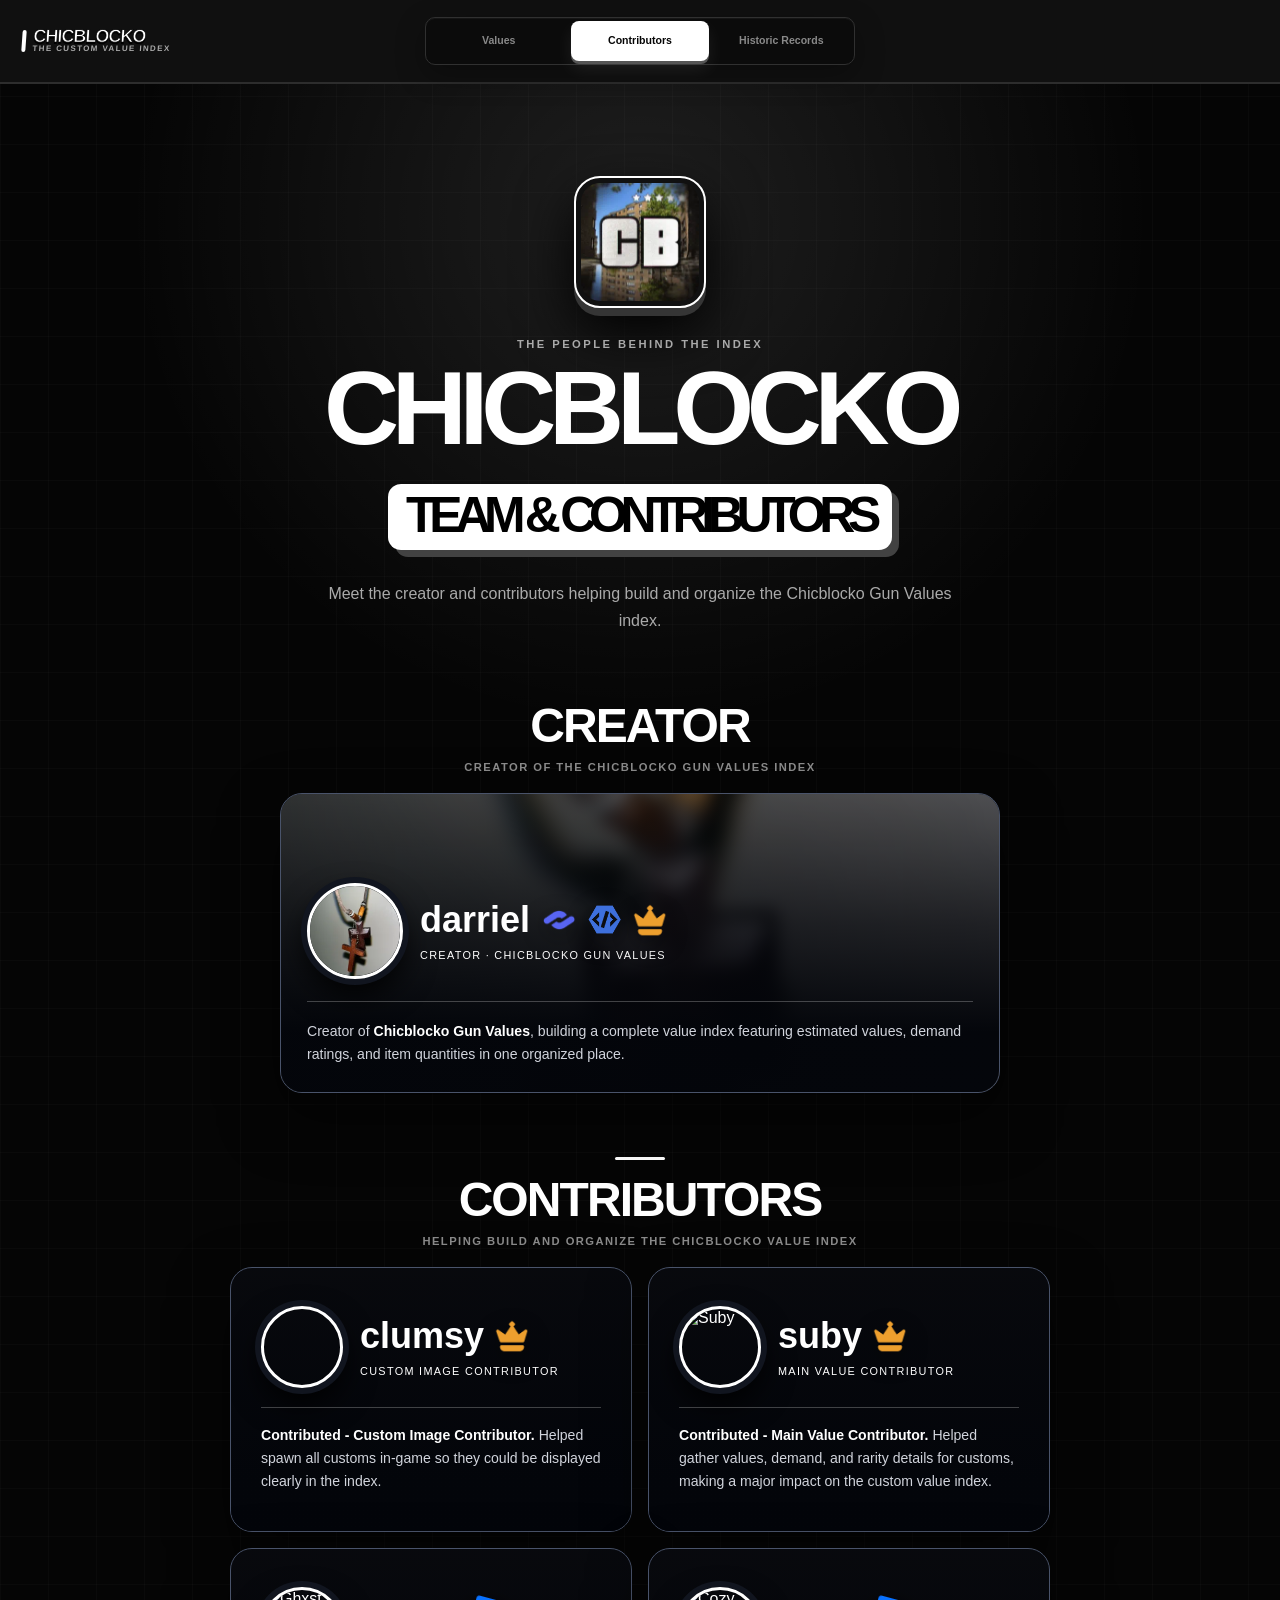
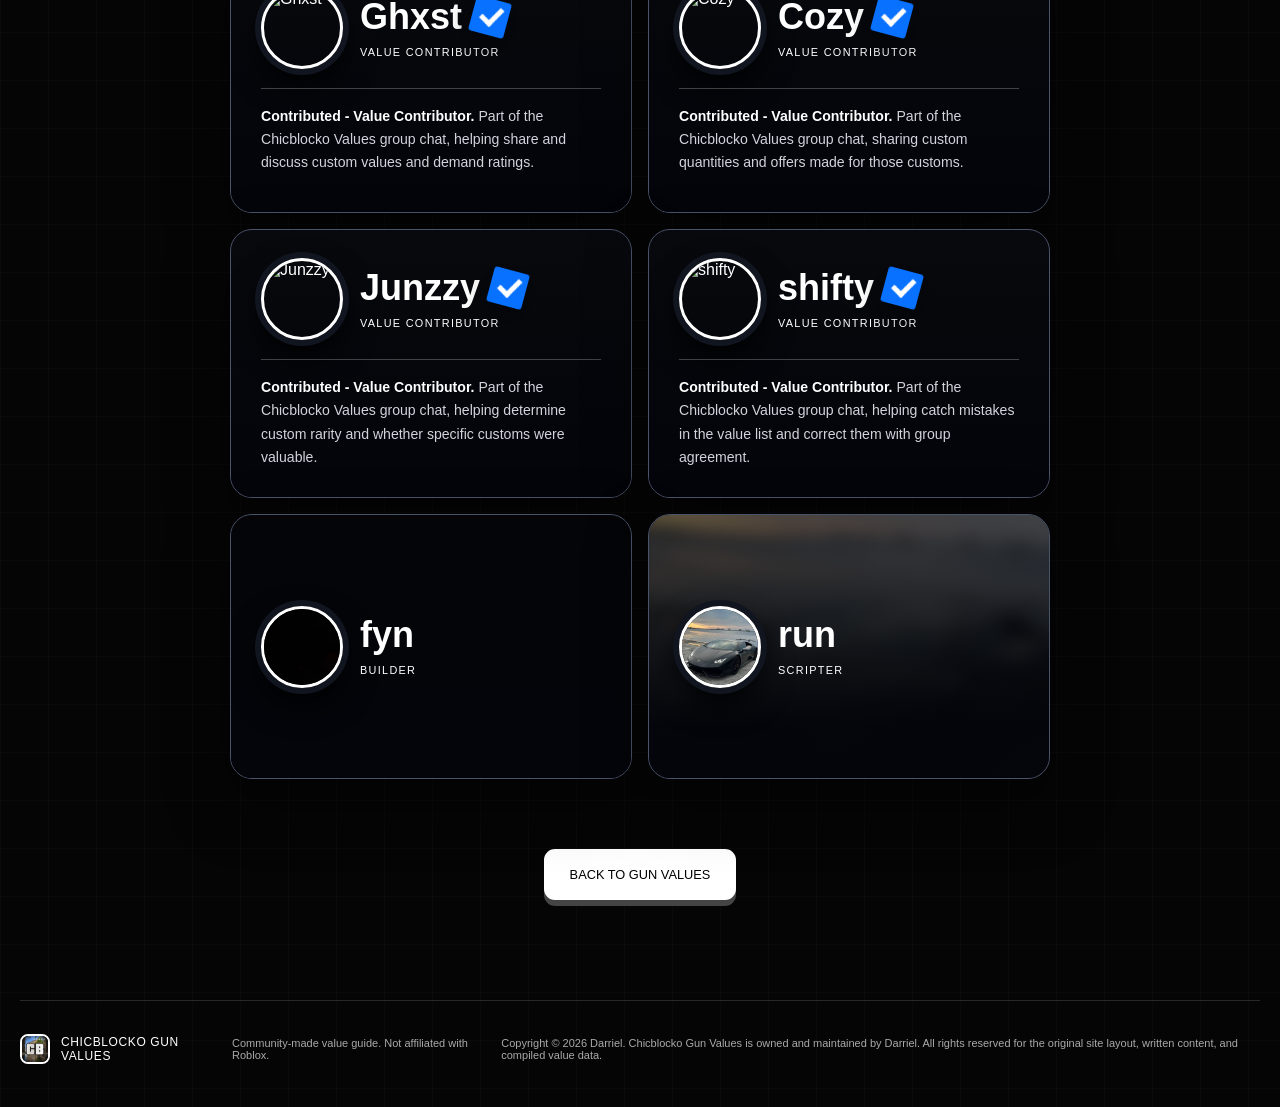
==== contributors/index.html @ fb4836ca "Merge owners into contributors" ====
<!doctype html>
<html lang="en">
<head>
  <meta charset="UTF-8">
  <meta name="viewport" content="width=device-width, initial-scale=1.0">
  <meta name="description" content="Meet the creator and contributors behind Chicblocko Gun Values.">
  <meta name="robots" content="index, follow">
  <meta name="referrer" content="no-referrer">
  <meta name="theme-color" content="#000000">
  <meta name="color-scheme" content="dark">
  <meta http-equiv="Content-Security-Policy" content="default-src 'self'; img-src 'self' data: https:; script-src 'self'; style-src 'self' 'unsafe-inline'; object-src 'none'; frame-src 'none'; base-uri 'self'; form-action 'none'">
  <title>Contributors | Chicblocko Gun Values</title>
  <base href="../">
  <link rel="canonical" href="https://chicblockos.github.io/chicblocko-gun-values/contributors/">
  <link rel="icon" type="image/webp" href="assets/chicblocko-logo.webp">
  <link rel="apple-touch-icon" href="assets/chicblocko-logo.webp">
  <meta property="og:type" content="website">
  <meta property="og:title" content="Contributors | Chicblocko Gun Values">
  <meta property="og:description" content="Meet the creator and contributors behind the Chicblocko Gun Values index.">
  <meta property="og:url" content="https://chicblockos.github.io/chicblocko-gun-values/contributors/">
  <meta property="og:image" content="https://chicblockos.github.io/chicblocko-gun-values/assets/chicblocko-logo.webp">
  <meta name="twitter:card" content="summary">
  <link rel="stylesheet" href="styles.css?v=20260618-3">
  <link rel="stylesheet" href="contributors.css?v=20260624-1">
  <link rel="stylesheet" href="navigation.css?v=20260618-3">
</head>
<body class="team-page">
  <a class="skip-link" href="#team">Skip to contributors</a>
  <header class="site-header">
    <a class="brand" href="./#values" aria-label="Chicblocko Gun Values home">
      <span class="brand-title">
        <b>CHICBLOCKO</b>
        <em>THE CUSTOM VALUE INDEX</em>
      </span>
    </a>
    <nav aria-label="Main navigation">
      <span class="nav-indicator" aria-hidden="true"></span>
      <a href="./">Values</a>
      <a class="active" href="contributors/" aria-current="page">Contributors</a>
      <a href="historic-records/">Historic Records</a>
    </nav>
  </header>

  <main class="team-main" id="team">
    <section class="team-hero">
      <img src="assets/chicblocko-logo.webp" width="140" height="140" alt="Chicblocko logo" decoding="async" fetchpriority="high">
      <span>THE PEOPLE BEHIND THE INDEX</span>
      <h1>CHICBLOCKO<br><strong>TEAM & CONTRIBUTORS</strong></h1>
      <p>Meet the creator and contributors helping build and organize the Chicblocko Gun Values index.</p>
    </section>

    <section class="team-section creator-section" aria-labelledby="creator-title">
      <header class="team-heading">
        <h2 id="creator-title">CREATOR</h2>
        <p>Creator of the Chicblocko Gun Values index</p>
      </header>
      <article class="profile-card creator-card" style="--profile-image:url('assets/team/darriel.webp')">
        <div class="profile-top">
          <img loading="lazy" decoding="async" src="assets/team/darriel.webp" width="96" height="96" alt="Darriel">
          <div>
            <h3>darriel <img loading="lazy" decoding="async" class="icon-badge" src="assets/team/link-badge.png" width="36" height="36" alt="Linked creator badge"><img loading="lazy" decoding="async" class="icon-badge" src="assets/team/code-badge.png" width="36" height="36" alt="Developer badge"><img loading="lazy" decoding="async" class="icon-badge" src="assets/team/crown-badge.png" width="36" height="36" alt="Creator crown badge"></h3>
            <span class="profile-role">CREATOR &middot; CHICBLOCKO GUN VALUES</span>
          </div>
        </div>
        <p>Creator of <strong>Chicblocko Gun Values</strong>, building a complete value index featuring estimated values, demand ratings, and item quantities in one organized place.</p>
      </article>
    </section>

    <section class="team-section" aria-labelledby="contributors-title">
      <header class="team-heading">
        <h2 id="contributors-title">CONTRIBUTORS</h2>
        <p>Helping build and organize the Chicblocko value index</p>
      </header>
      <div class="profile-grid contributor-grid">
        <article class="profile-card" style="--profile-image:url('assets/team/clumsy.webp')">
          <div class="profile-top">
            <img loading="lazy" decoding="async" src="assets/team/clumsy.webp" width="82" height="82" alt="Clumsy">
            <div>
              <h3>clumsy <img loading="lazy" decoding="async" class="icon-badge" src="assets/team/crown-badge.png" width="36" height="36" alt="Contributor crown badge"></h3>
              <span class="profile-role">CUSTOM IMAGE CONTRIBUTOR</span>
            </div>
          </div>
          <p><strong>Contributed - Custom Image Contributor.</strong> Helped spawn all customs in-game so they could be displayed clearly in the index.</p>
        </article>

        <article class="profile-card" style="--profile-image:url('https://images-ext-1.discordapp.net/external/ugO6U6kGcq1NnVofJ8Rw3WfbtHyNC9OQFnEW3zkHfvY/%3Fsize%3D1280/https/cdn.discordapp.com/avatars/1275719750273597441/a9d312c9a06b8d5b6dab4b948a9ff0a8.webp?format=webp&amp;width=320&amp;height=320')">
          <div class="profile-top">
            <img loading="lazy" decoding="async" src="https://images-ext-1.discordapp.net/external/ugO6U6kGcq1NnVofJ8Rw3WfbtHyNC9OQFnEW3zkHfvY/%3Fsize%3D1280/https/cdn.discordapp.com/avatars/1275719750273597441/a9d312c9a06b8d5b6dab4b948a9ff0a8.webp?format=webp&amp;width=320&amp;height=320" width="82" height="82" alt="Suby">
            <div>
              <h3>suby <img loading="lazy" decoding="async" class="icon-badge" src="assets/team/crown-badge.png" width="36" height="36" alt="Contributor crown badge"></h3>
              <span class="profile-role">MAIN VALUE CONTRIBUTOR</span>
            </div>
          </div>
          <p><strong>Contributed - Main Value Contributor.</strong> Helped gather values, demand, and rarity details for customs, making a major impact on the custom value index.</p>
        </article>

        <article class="profile-card" style="--profile-image:url('https://cdn.discordapp.com/avatars/1404123026169266176/1413357d2b5b135973bb50b06749c6e8.webp?size=1280')">
          <div class="profile-top">
            <img loading="lazy" decoding="async" src="https://cdn.discordapp.com/avatars/1404123026169266176/1413357d2b5b135973bb50b06749c6e8.webp?size=1280" width="82" height="82" alt="Ghxst">
            <div>
              <h3>Ghxst <span class="verified-badge" aria-label="Verified contributor"></span></h3>
              <span class="profile-role">VALUE CONTRIBUTOR</span>
            </div>
          </div>
          <p><strong>Contributed - Value Contributor.</strong> Part of the Chicblocko Values group chat, helping share and discuss custom values and demand ratings.</p>
        </article>

        <article class="profile-card" style="--profile-image:url('https://cdn.discordapp.com/avatars/696088227731341383/2723105c47ed058440a3e8d86a35c289.webp?size=1280')">
          <div class="profile-top">
            <img loading="lazy" decoding="async" src="https://cdn.discordapp.com/avatars/696088227731341383/2723105c47ed058440a3e8d86a35c289.webp?size=1280" width="82" height="82" alt="Cozy">
            <div>
              <h3>Cozy <span class="verified-badge" aria-label="Verified contributor"></span></h3>
              <span class="profile-role">VALUE CONTRIBUTOR</span>
            </div>
          </div>
          <p><strong>Contributed - Value Contributor.</strong> Part of the Chicblocko Values group chat, sharing custom quantities and offers made for those customs.</p>
        </article>

        <article class="profile-card" style="--profile-image:url('https://cdn.discordapp.com/avatars/1517892263705968878/10405e37e6bb8116ba7f06dbf229d71d.webp?size=1280')">
          <div class="profile-top">
            <img loading="lazy" decoding="async" src="https://cdn.discordapp.com/avatars/1517892263705968878/10405e37e6bb8116ba7f06dbf229d71d.webp?size=1280" width="82" height="82" alt="Junzzy">
            <div>
              <h3>Junzzy <span class="verified-badge" aria-label="Verified contributor"></span></h3>
              <span class="profile-role">VALUE CONTRIBUTOR</span>
            </div>
          </div>
          <p><strong>Contributed - Value Contributor.</strong> Part of the Chicblocko Values group chat, helping determine custom rarity and whether specific customs were valuable.</p>
        </article>

        <article class="profile-card" style="--profile-image:url('https://cdn.discordapp.com/avatars/1089231808656310284/a_ef94a48991251636db475e4ca0050d1d.webp?size=1280&amp;animated=true')">
          <div class="profile-top">
            <img loading="lazy" decoding="async" src="https://cdn.discordapp.com/avatars/1089231808656310284/a_ef94a48991251636db475e4ca0050d1d.webp?size=1280&amp;animated=true" width="82" height="82" alt="shifty">
            <div>
              <h3>shifty <span class="verified-badge" aria-label="Verified contributor"></span></h3>
              <span class="profile-role">VALUE CONTRIBUTOR</span>
            </div>
          </div>
          <p><strong>Contributed - Value Contributor.</strong> Part of the Chicblocko Values group chat, helping catch mistakes in the value list and correct them with group agreement.</p>
        </article>
        <article class="profile-card" style="--profile-image:url('assets/team/fyn.webp')">
          <div class="profile-top">
            <img loading="lazy" decoding="async" src="assets/team/fyn.webp" width="82" height="82" alt="Fyn">
            <div>
              <h3>fyn</h3>
              <span class="profile-role">BUILDER</span>
            </div>
          </div>
        </article>

        <article class="profile-card" style="--profile-image:url('assets/team/run.webp')">
          <div class="profile-top">
            <img loading="lazy" decoding="async" src="assets/team/run.webp" width="82" height="82" alt="Run">
            <div>
              <h3>run</h3>
              <span class="profile-role">SCRIPTER</span>
            </div>
          </div>
        </article>
      </div>
    </section>

    <a class="return-values" href="./#catalog">BACK TO GUN VALUES</a>
  </main>

  <footer>
    <a class="brand" href="./#values"><img loading="lazy" decoding="async" class="brand-mark" src="assets/chicblocko-logo.webp" width="255" height="255" alt=""><span>CHICBLOCKO GUN VALUES</span></a>
    <p>Community-made value guide. Not affiliated with Roblox.</p>
    <p>Copyright &copy; 2026 Darriel. Chicblocko Gun Values is owned and maintained by Darriel. All rights reserved for the original site layout, written content, and compiled value data.</p>
  </footer>
  <script src="navigation.js?v=20260618-1"></script>
</body>
</html>
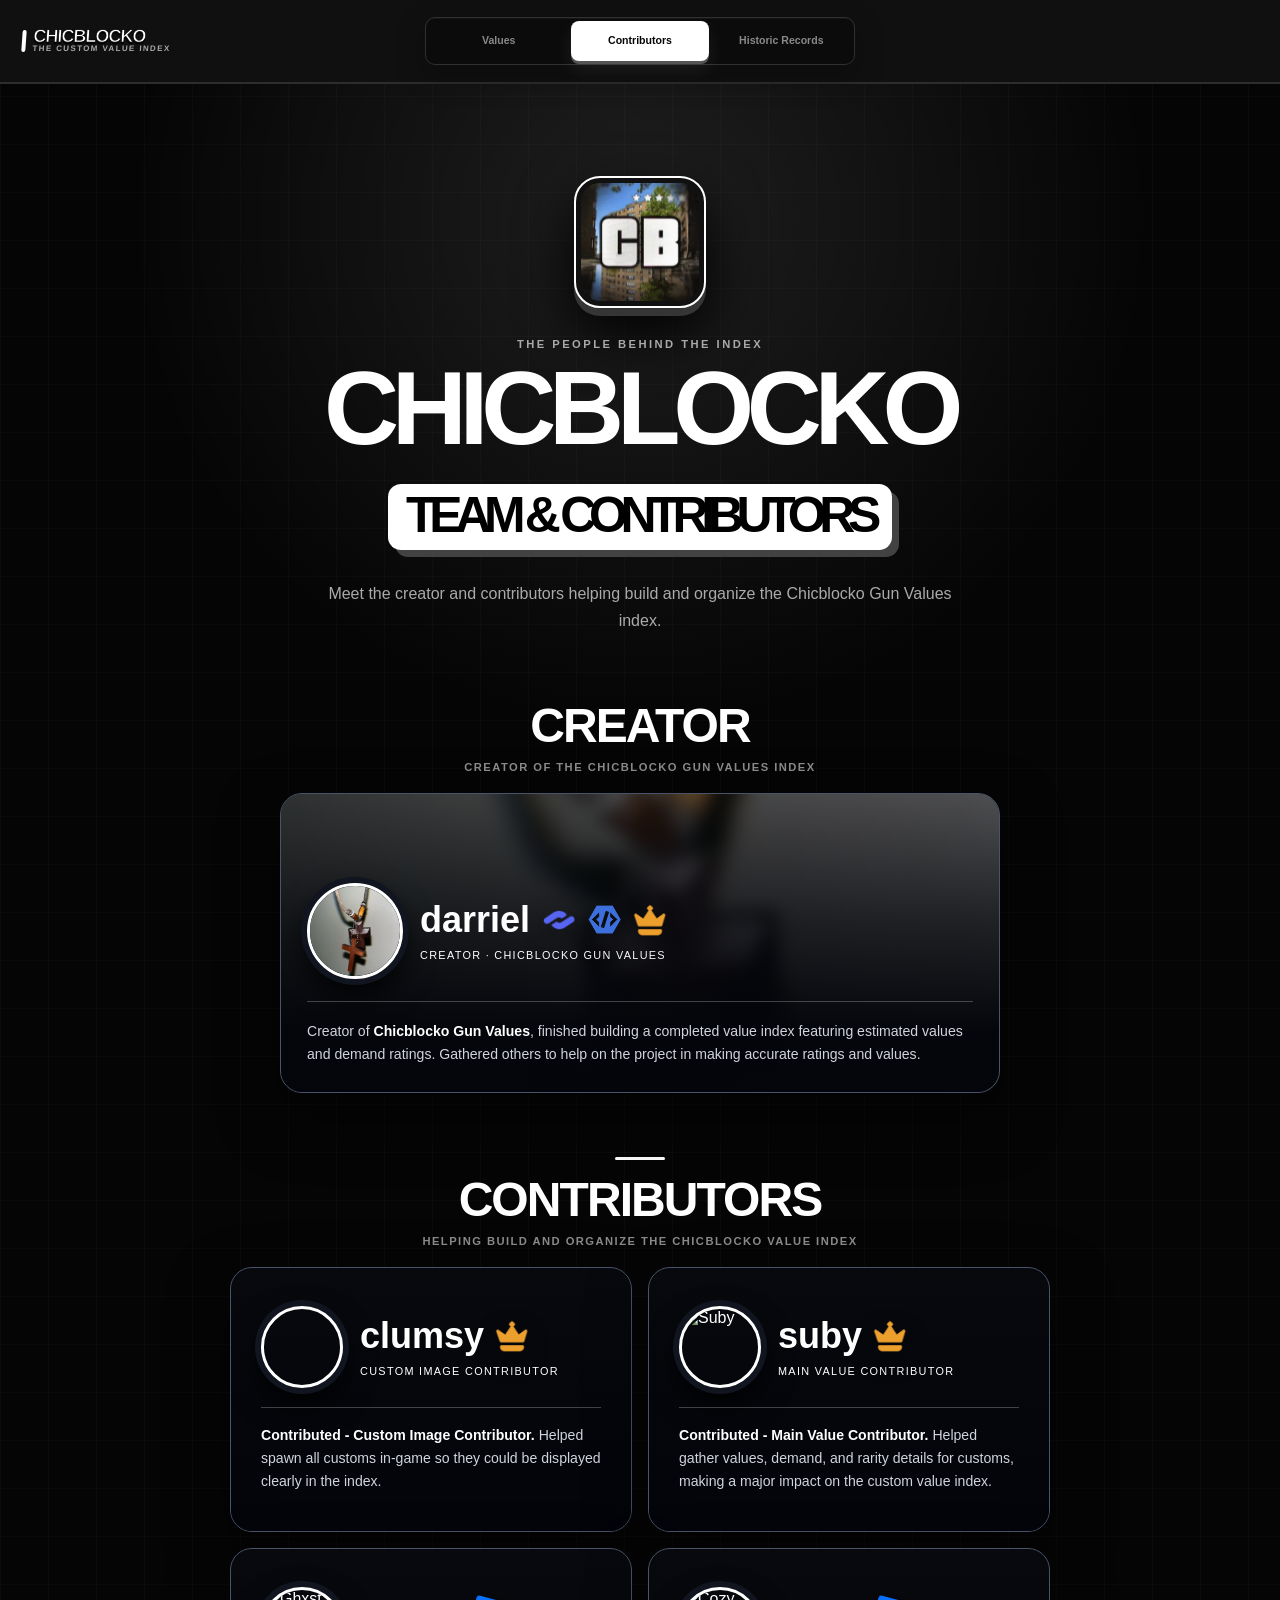
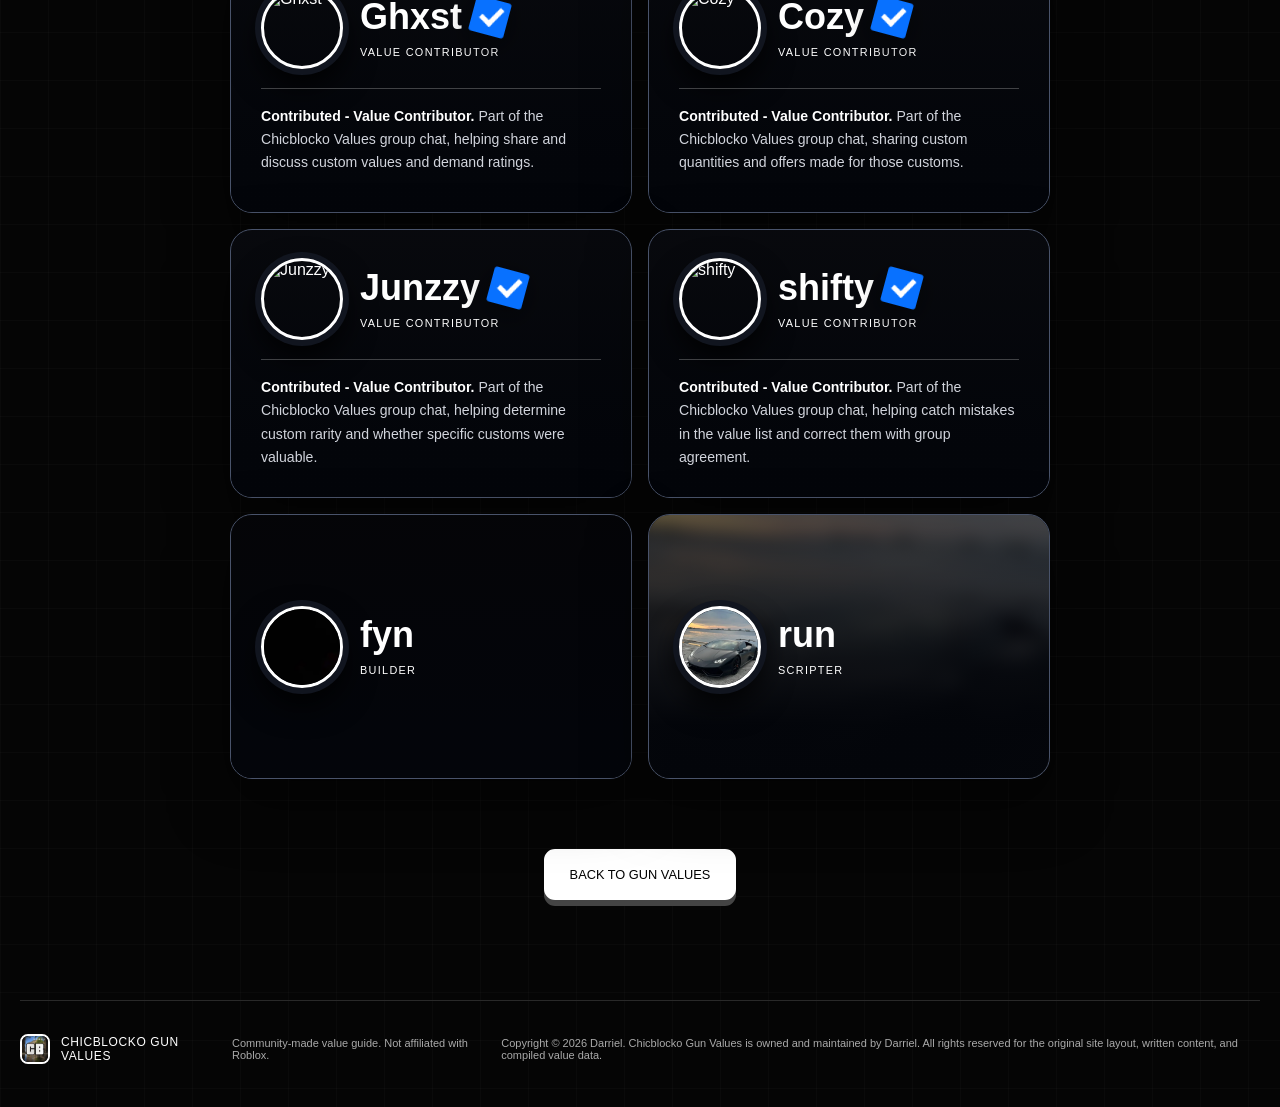
==== commit 55bba9b8: "Update Darriel contributor bio" ====
--- a/contributors/index.html
+++ b/contributors/index.html
@@ -62,7 +62,7 @@
             <span class="profile-role">CREATOR &middot; CHICBLOCKO GUN VALUES</span>
           </div>
         </div>
-        <p>Creator of <strong>Chicblocko Gun Values</strong>, building a complete value index featuring estimated values, demand ratings, and item quantities in one organized place.</p>
+        <p>Creator of <strong>Chicblocko Gun Values</strong>, finished building a completed value index featuring estimated values and demand ratings. Gathered others to help on the project in making accurate ratings and values.</p>
       </article>
     </section>
 
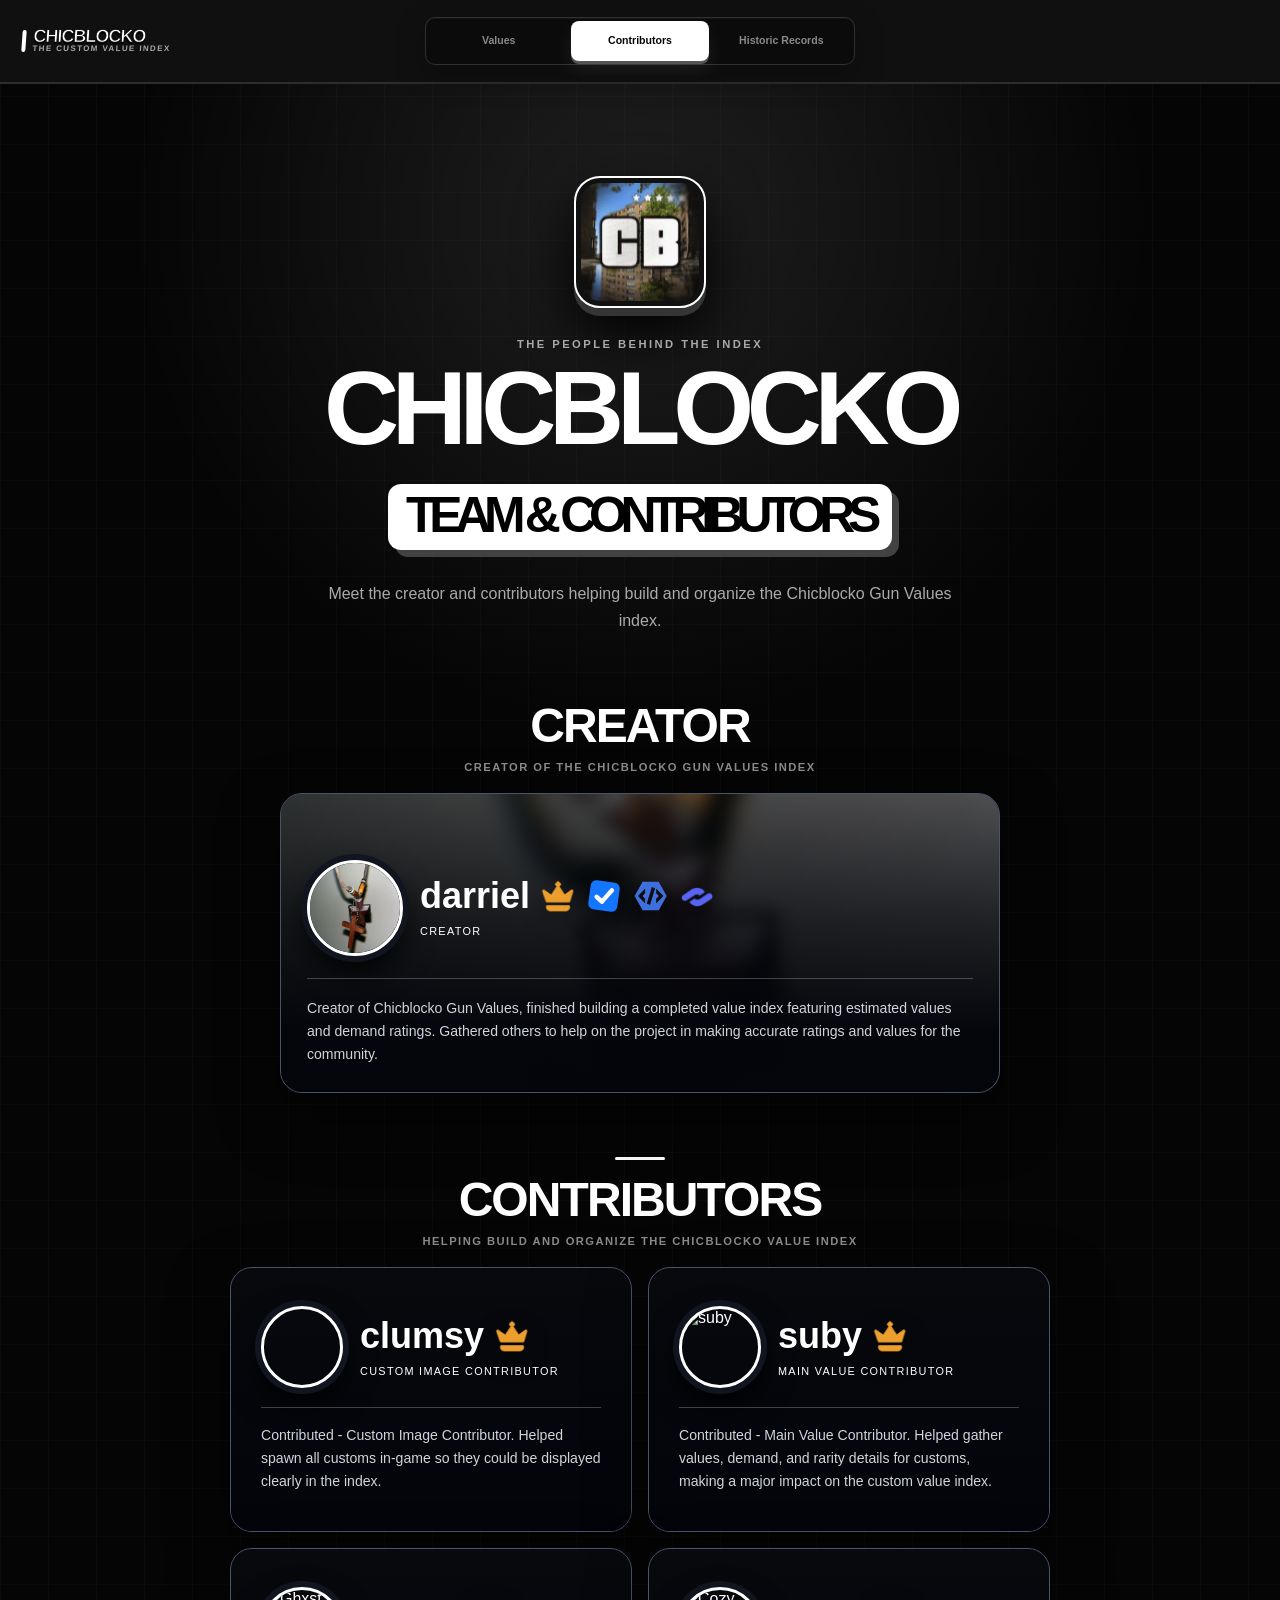
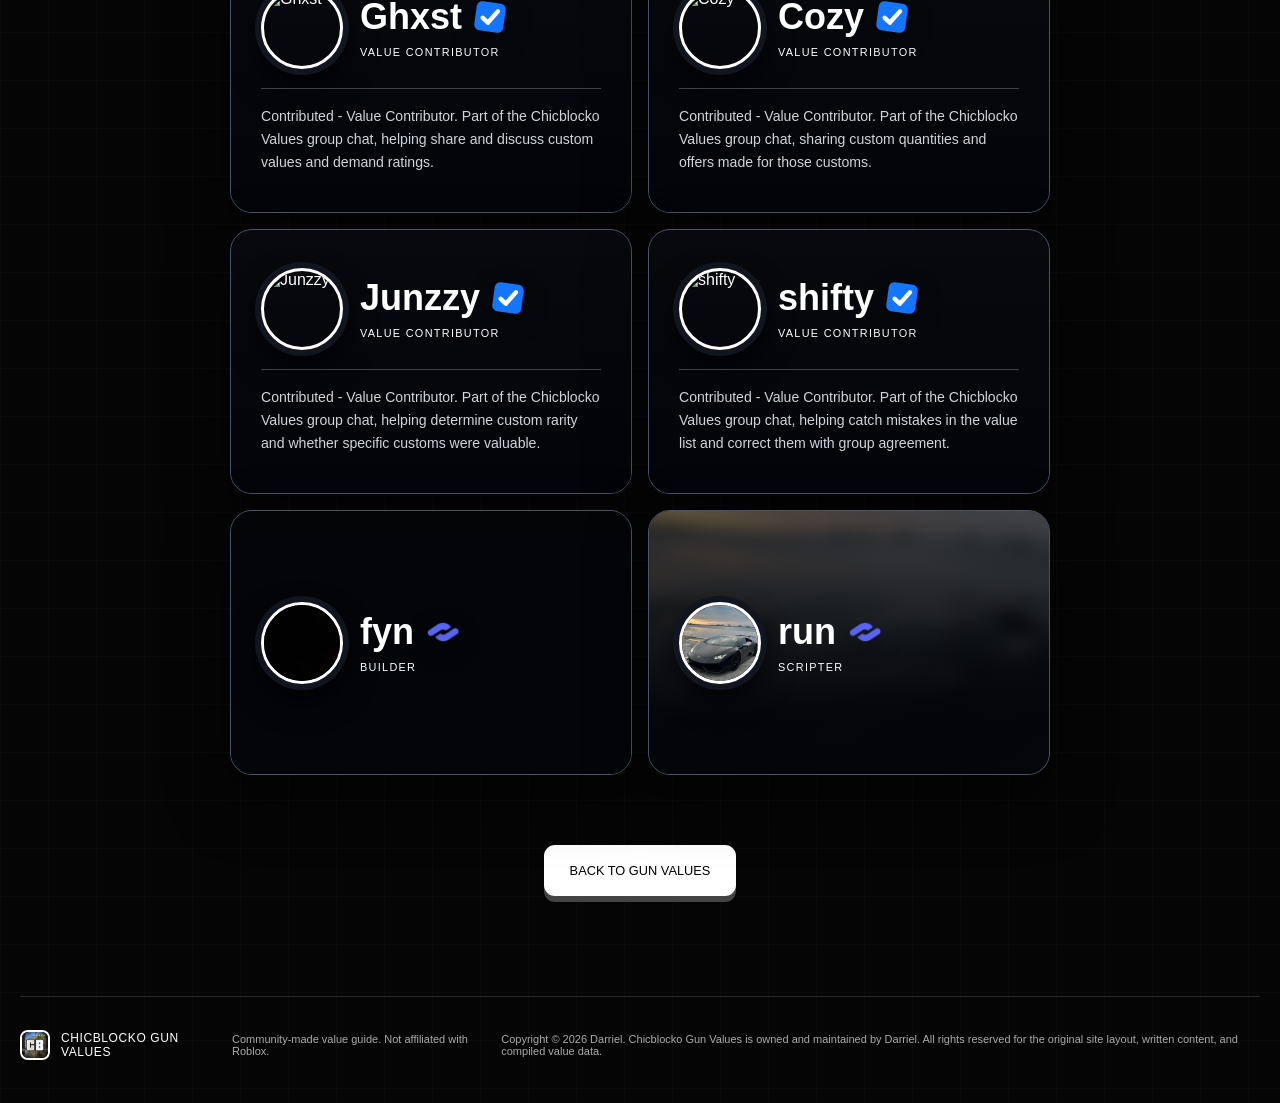
==== commit 5760acb2: "Load editable site section data" ====
--- a/contributors/index.html
+++ b/contributors/index.html
@@ -167,6 +167,8 @@
     <p>Community-made value guide. Not affiliated with Roblox.</p>
     <p>Copyright &copy; 2026 Darriel. Chicblocko Gun Values is owned and maintained by Darriel. All rights reserved for the original site layout, written content, and compiled value data.</p>
   </footer>
+  <script src="site-sections-data.js?v=20260702-1"></script>
+  <script src="site-sections-render.js?v=20260702-1"></script>
   <script src="navigation.js?v=20260618-1"></script>
 </body>
 </html>
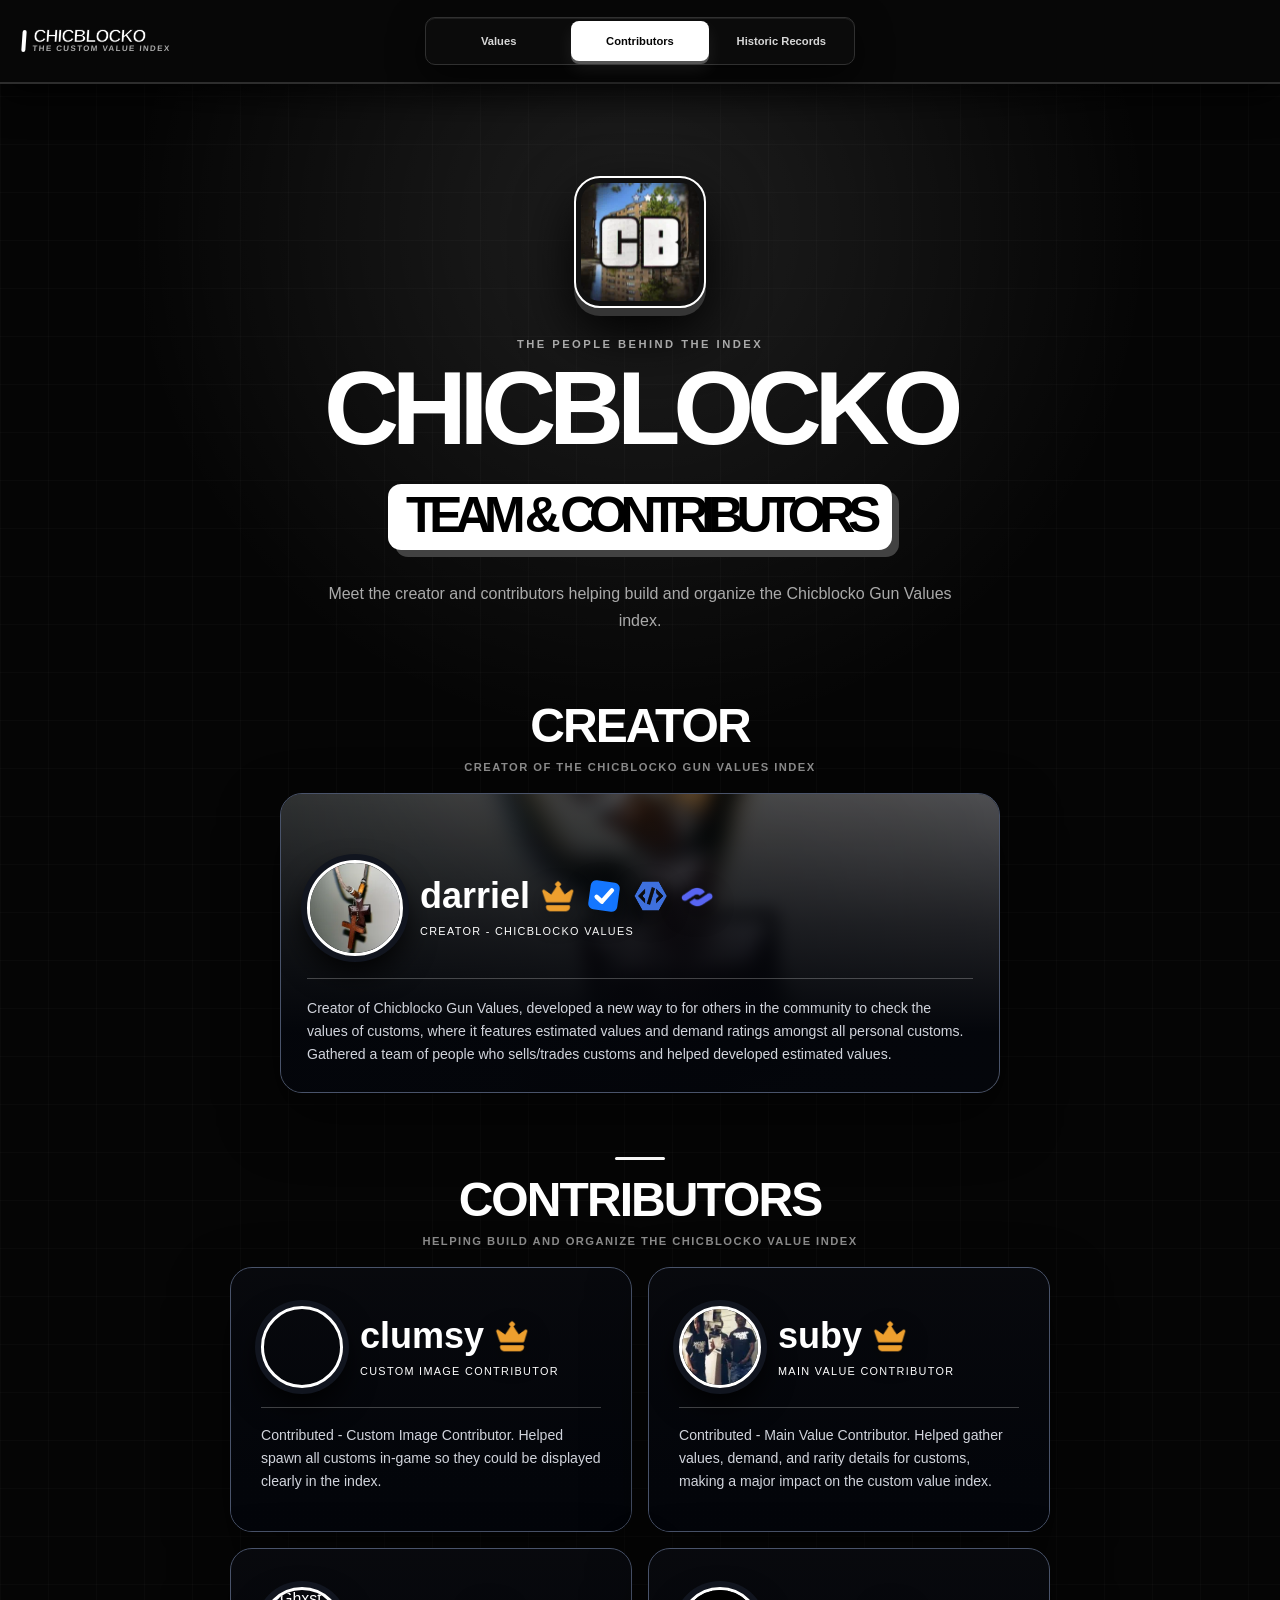
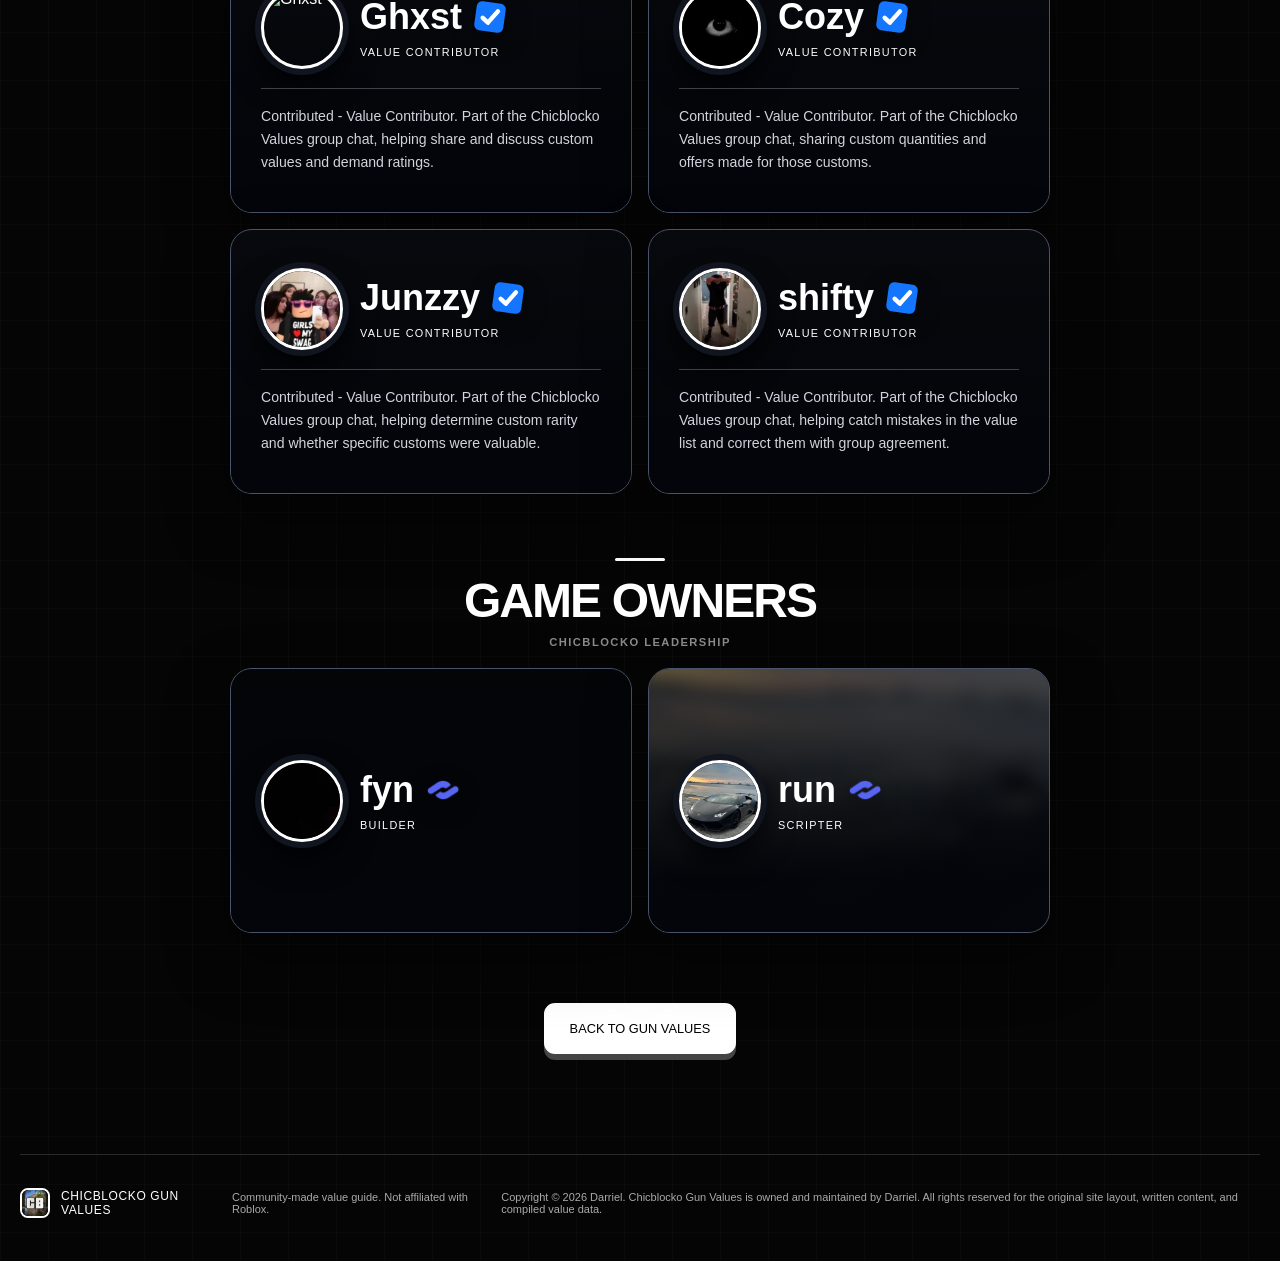
==== commit 91e6743e: "Improve SEO indexing for custom domain" ====
--- a/contributors/index.html
+++ b/contributors/index.html
@@ -3,7 +3,7 @@
 <head>
   <meta charset="UTF-8">
   <meta name="viewport" content="width=device-width, initial-scale=1.0">
-  <meta name="description" content="Meet the creator and contributors behind Chicblocko Gun Values.">
+  <meta name="description" content="Meet the creator, contributors, value contributors, and game owners behind the Chicblocko Gun Values custom index.">
   <meta name="robots" content="index, follow">
   <meta name="referrer" content="no-referrer">
   <meta name="theme-color" content="#000000">
@@ -11,14 +11,14 @@
   <meta http-equiv="Content-Security-Policy" content="default-src 'self'; img-src 'self' data: https:; script-src 'self'; style-src 'self' 'unsafe-inline'; object-src 'none'; frame-src 'none'; base-uri 'self'; form-action 'none'">
   <title>Contributors | Chicblocko Gun Values</title>
   <base href="../">
-  <link rel="canonical" href="https://chicblockos.github.io/chicblocko-gun-values/contributors/">
+  <link rel="canonical" href="https://chicblocko.com/contributors/">
   <link rel="icon" type="image/webp" href="assets/chicblocko-logo.webp">
   <link rel="apple-touch-icon" href="assets/chicblocko-logo.webp">
   <meta property="og:type" content="website">
   <meta property="og:title" content="Contributors | Chicblocko Gun Values">
-  <meta property="og:description" content="Meet the creator and contributors behind the Chicblocko Gun Values index.">
-  <meta property="og:url" content="https://chicblockos.github.io/chicblocko-gun-values/contributors/">
-  <meta property="og:image" content="https://chicblockos.github.io/chicblocko-gun-values/assets/chicblocko-logo.webp">
+  <meta property="og:description" content="Meet the creator, contributors, value contributors, and game owners behind the Chicblocko Gun Values custom index.">
+  <meta property="og:url" content="https://chicblocko.com/contributors/">
+  <meta property="og:image" content="https://chicblocko.com/assets/chicblocko-logo.webp">
   <meta name="twitter:card" content="summary">
   <link rel="stylesheet" href="styles.css?v=20260618-3">
   <link rel="stylesheet" href="contributors.css?v=20260624-1">
@@ -174,3 +174,4 @@
 </html>
 
 
+
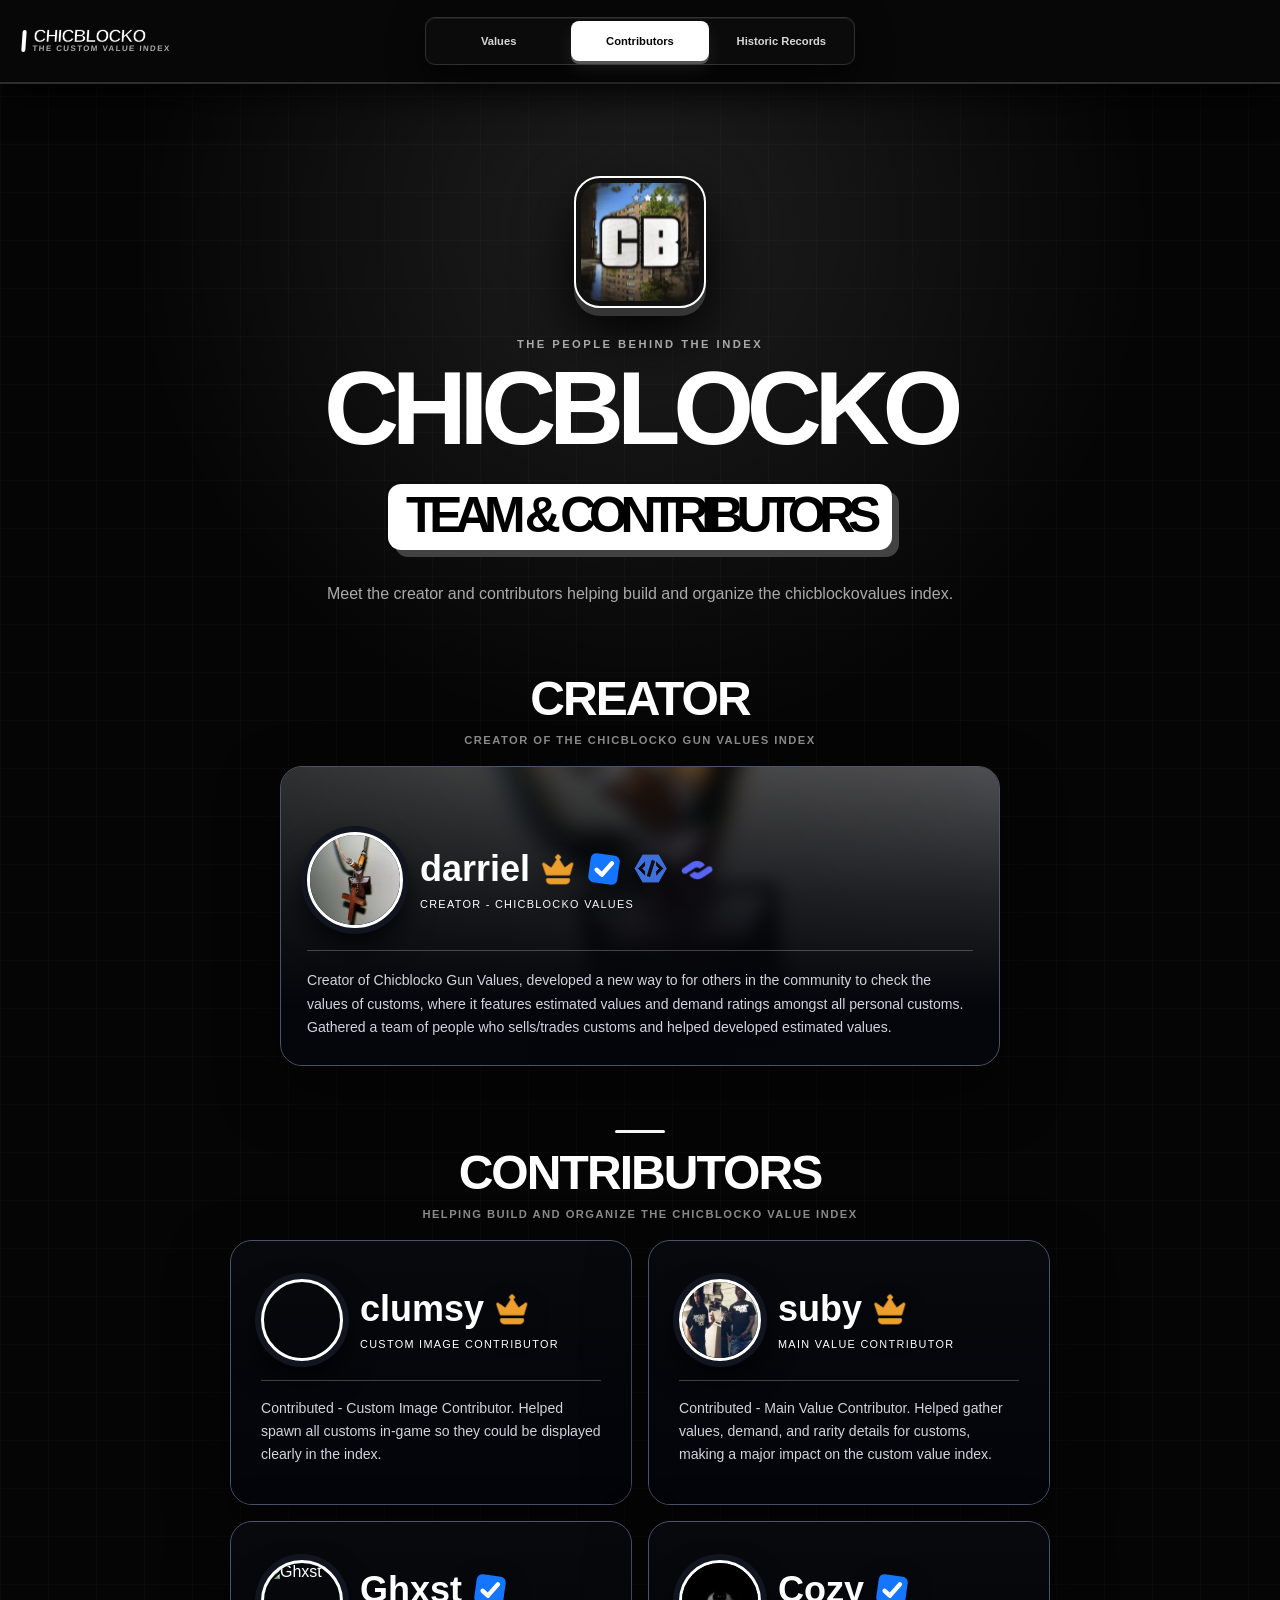
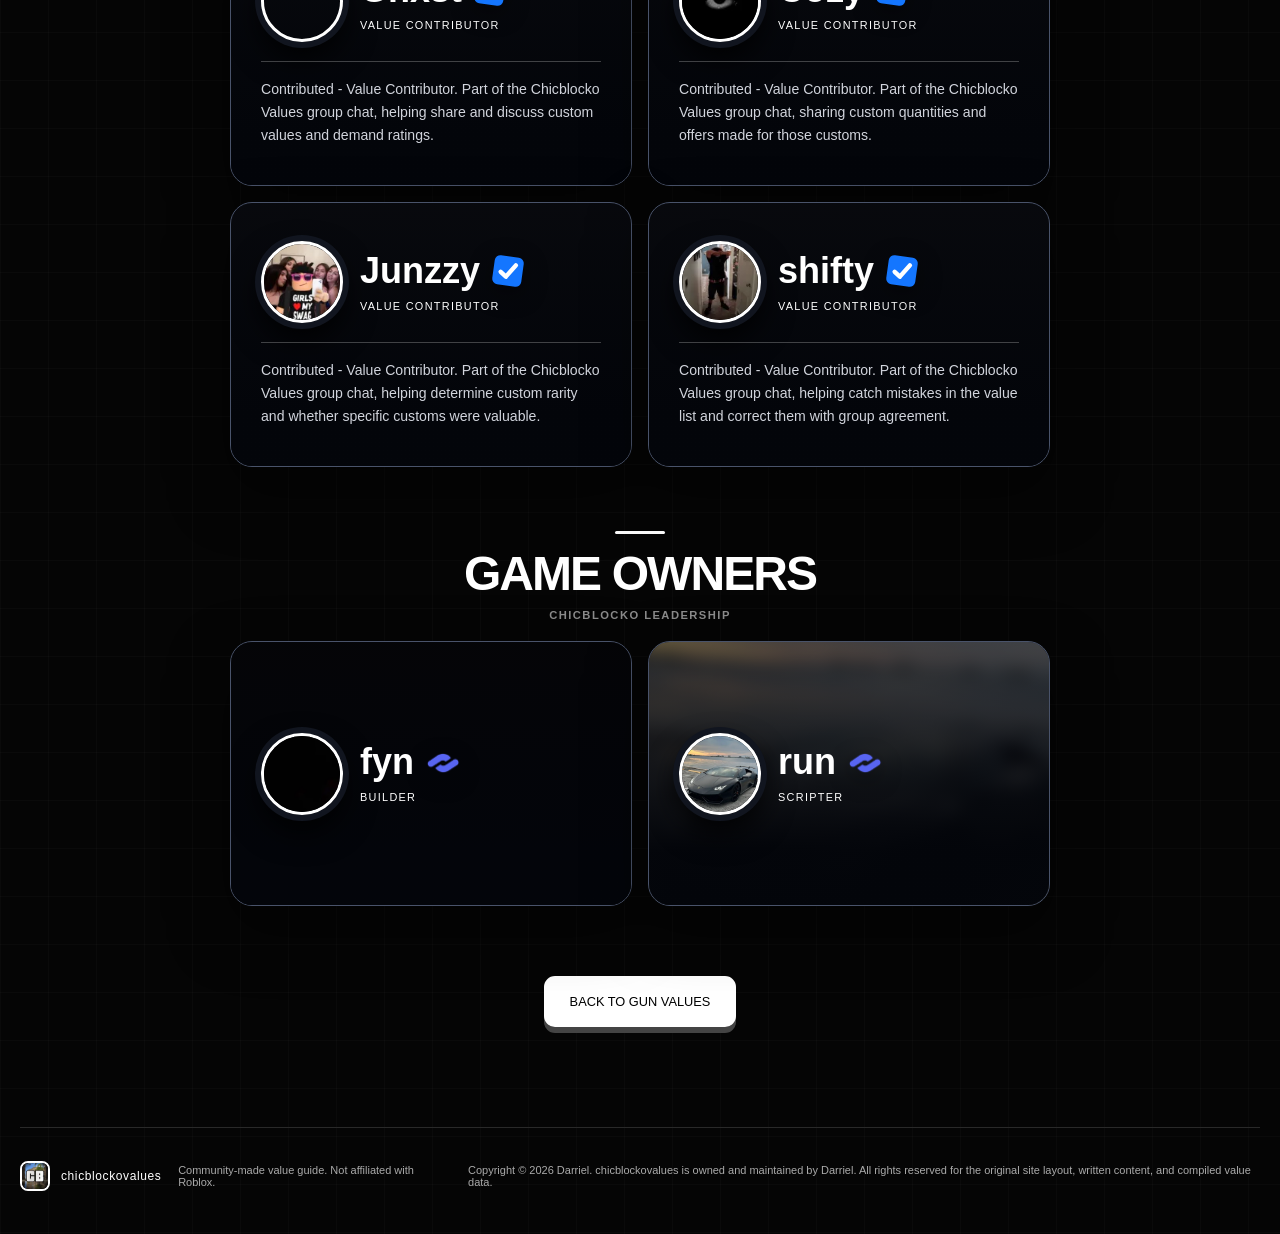
==== commit fd638b51: "Rename public SEO brand to chicblockovalues" ====
--- a/contributors/index.html
+++ b/contributors/index.html
@@ -3,20 +3,20 @@
 <head>
   <meta charset="UTF-8">
   <meta name="viewport" content="width=device-width, initial-scale=1.0">
-  <meta name="description" content="Meet the creator, contributors, value contributors, and game owners behind the Chicblocko Gun Values custom index.">
+  <meta name="description" content="Meet the creator, contributors, value contributors, and game owners behind the chicblockovalues custom index.">
   <meta name="robots" content="index, follow">
   <meta name="referrer" content="no-referrer">
   <meta name="theme-color" content="#000000">
   <meta name="color-scheme" content="dark">
   <meta http-equiv="Content-Security-Policy" content="default-src 'self'; img-src 'self' data: https:; script-src 'self'; style-src 'self' 'unsafe-inline'; object-src 'none'; frame-src 'none'; base-uri 'self'; form-action 'none'">
-  <title>Contributors | Chicblocko Gun Values</title>
+  <title>Contributors | chicblockovalues</title>
   <base href="../">
   <link rel="canonical" href="https://chicblocko.com/contributors/">
   <link rel="icon" type="image/webp" href="assets/chicblocko-logo.webp">
   <link rel="apple-touch-icon" href="assets/chicblocko-logo.webp">
   <meta property="og:type" content="website">
-  <meta property="og:title" content="Contributors | Chicblocko Gun Values">
-  <meta property="og:description" content="Meet the creator, contributors, value contributors, and game owners behind the Chicblocko Gun Values custom index.">
+  <meta property="og:title" content="Contributors | chicblockovalues">
+  <meta property="og:description" content="Meet the creator, contributors, value contributors, and game owners behind the chicblockovalues custom index.">
   <meta property="og:url" content="https://chicblocko.com/contributors/">
   <meta property="og:image" content="https://chicblocko.com/assets/chicblocko-logo.webp">
   <meta name="twitter:card" content="summary">
@@ -27,7 +27,7 @@
 <body class="team-page">
   <a class="skip-link" href="#team">Skip to contributors</a>
   <header class="site-header">
-    <a class="brand" href="./#values" aria-label="Chicblocko Gun Values home">
+    <a class="brand" href="./#values" aria-label="chicblockovalues home">
       <span class="brand-title">
         <b>CHICBLOCKO</b>
         <em>THE CUSTOM VALUE INDEX</em>
@@ -46,23 +46,23 @@
       <img src="assets/chicblocko-logo.webp" width="140" height="140" alt="Chicblocko logo" decoding="async" fetchpriority="high">
       <span>THE PEOPLE BEHIND THE INDEX</span>
       <h1>CHICBLOCKO<br><strong>TEAM & CONTRIBUTORS</strong></h1>
-      <p>Meet the creator and contributors helping build and organize the Chicblocko Gun Values index.</p>
+      <p>Meet the creator and contributors helping build and organize the chicblockovalues index.</p>
     </section>
 
     <section class="team-section creator-section" aria-labelledby="creator-title">
       <header class="team-heading">
         <h2 id="creator-title">CREATOR</h2>
-        <p>Creator of the Chicblocko Gun Values index</p>
+        <p>Creator of the chicblockovalues index</p>
       </header>
       <article class="profile-card creator-card" style="--profile-image:url('assets/team/darriel.webp')">
         <div class="profile-top">
           <img loading="lazy" decoding="async" src="assets/team/darriel.webp" width="96" height="96" alt="Darriel">
           <div>
             <h3>darriel <img loading="lazy" decoding="async" class="icon-badge" src="assets/team/link-badge.png" width="36" height="36" alt="Linked creator badge"><img loading="lazy" decoding="async" class="icon-badge" src="assets/team/code-badge.png" width="36" height="36" alt="Developer badge"><img loading="lazy" decoding="async" class="icon-badge" src="assets/team/crown-badge.png" width="36" height="36" alt="Creator crown badge"></h3>
-            <span class="profile-role">CREATOR &middot; CHICBLOCKO GUN VALUES</span>
+            <span class="profile-role">CREATOR &middot; chicblockovalues</span>
           </div>
         </div>
-        <p>Creator of <strong>Chicblocko Gun Values</strong>, finished building a completed value index featuring estimated values and demand ratings. Gathered others to help on the project in making accurate ratings and values.</p>
+        <p>Creator of <strong>chicblockovalues</strong>, finished building a completed value index featuring estimated values and demand ratings. Gathered others to help on the project in making accurate ratings and values.</p>
       </article>
     </section>
 
@@ -163,9 +163,9 @@
   </main>
 
   <footer>
-    <a class="brand" href="./#values"><img loading="lazy" decoding="async" class="brand-mark" src="assets/chicblocko-logo.webp" width="255" height="255" alt=""><span>CHICBLOCKO GUN VALUES</span></a>
+    <a class="brand" href="./#values"><img loading="lazy" decoding="async" class="brand-mark" src="assets/chicblocko-logo.webp" width="255" height="255" alt=""><span>chicblockovalues</span></a>
     <p>Community-made value guide. Not affiliated with Roblox.</p>
-    <p>Copyright &copy; 2026 Darriel. Chicblocko Gun Values is owned and maintained by Darriel. All rights reserved for the original site layout, written content, and compiled value data.</p>
+    <p>Copyright &copy; 2026 Darriel. chicblockovalues is owned and maintained by Darriel. All rights reserved for the original site layout, written content, and compiled value data.</p>
   </footer>
   <script src="site-sections-data.js?v=20260702-1"></script>
   <script src="site-sections-render.js?v=20260702-1"></script>
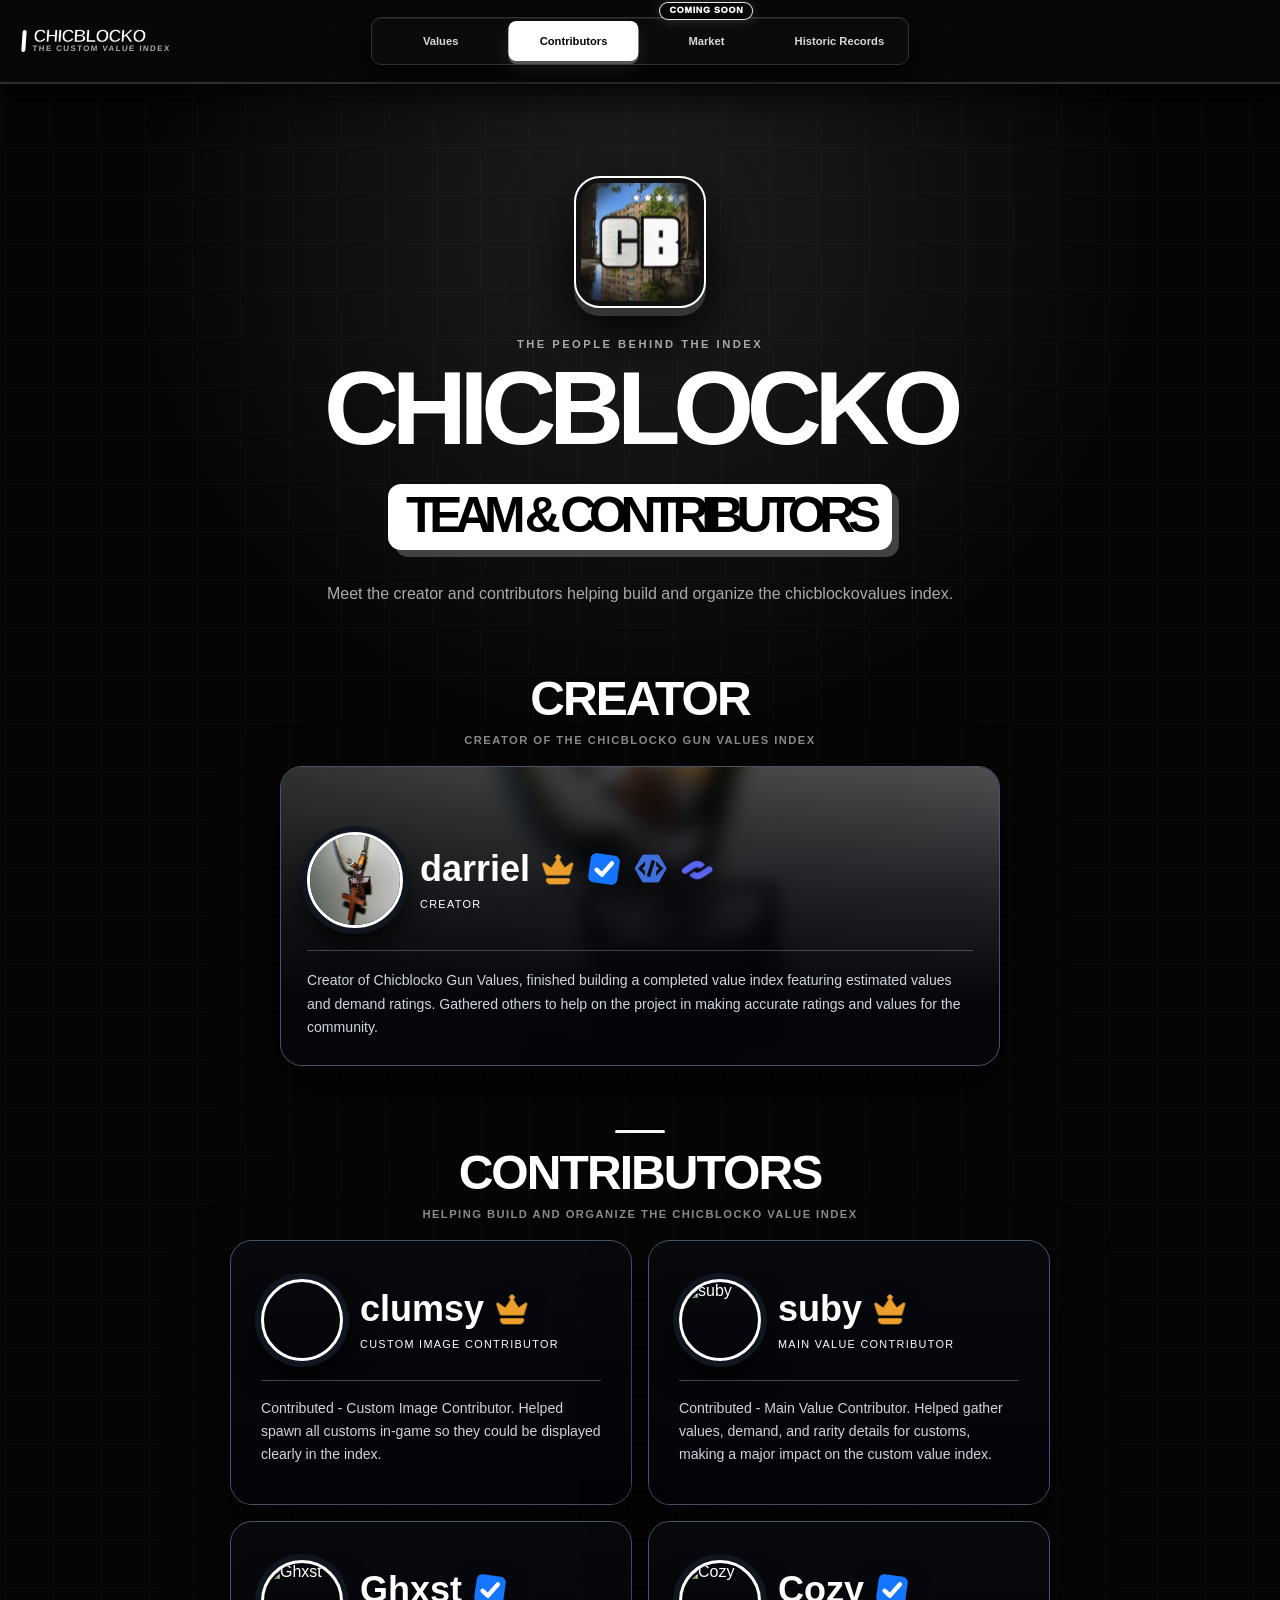
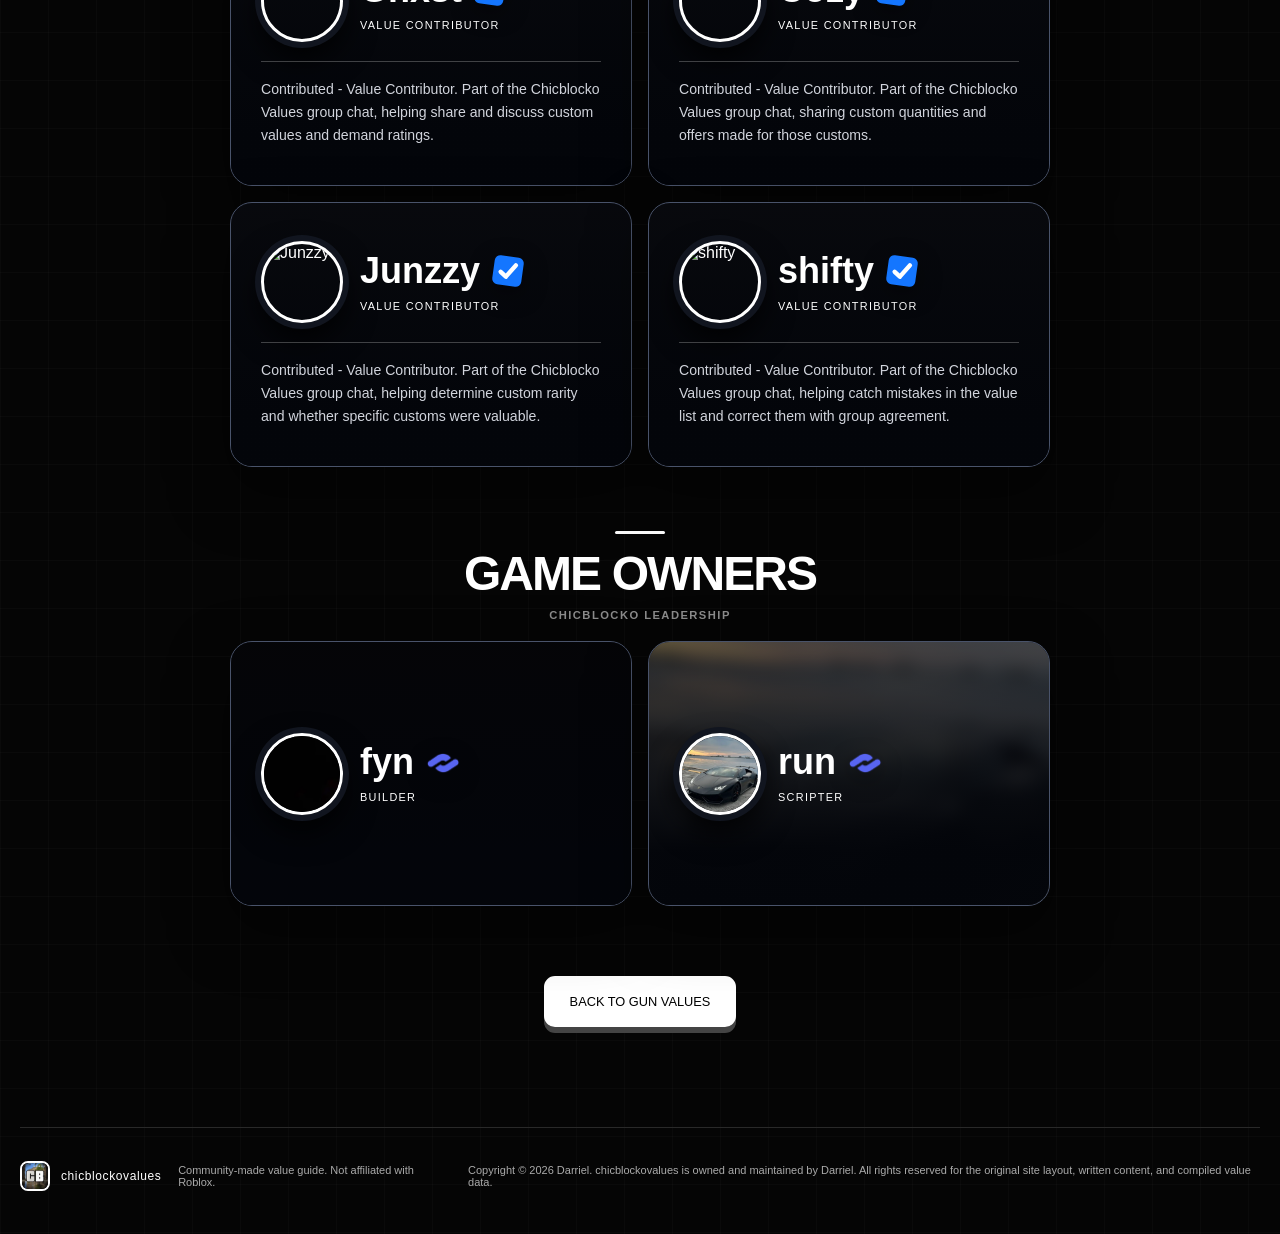
==== commit f8eb2ffd: "Fix mobile layout and record modals" ====
--- a/contributors/index.html
+++ b/contributors/index.html
@@ -37,6 +37,7 @@
       <span class="nav-indicator" aria-hidden="true"></span>
       <a href="./">Values</a>
       <a class="active" href="contributors/" aria-current="page">Contributors</a>
+      <a class="market-tab" href="market/">Market</a>
       <a href="historic-records/">Historic Records</a>
     </nav>
   </header>
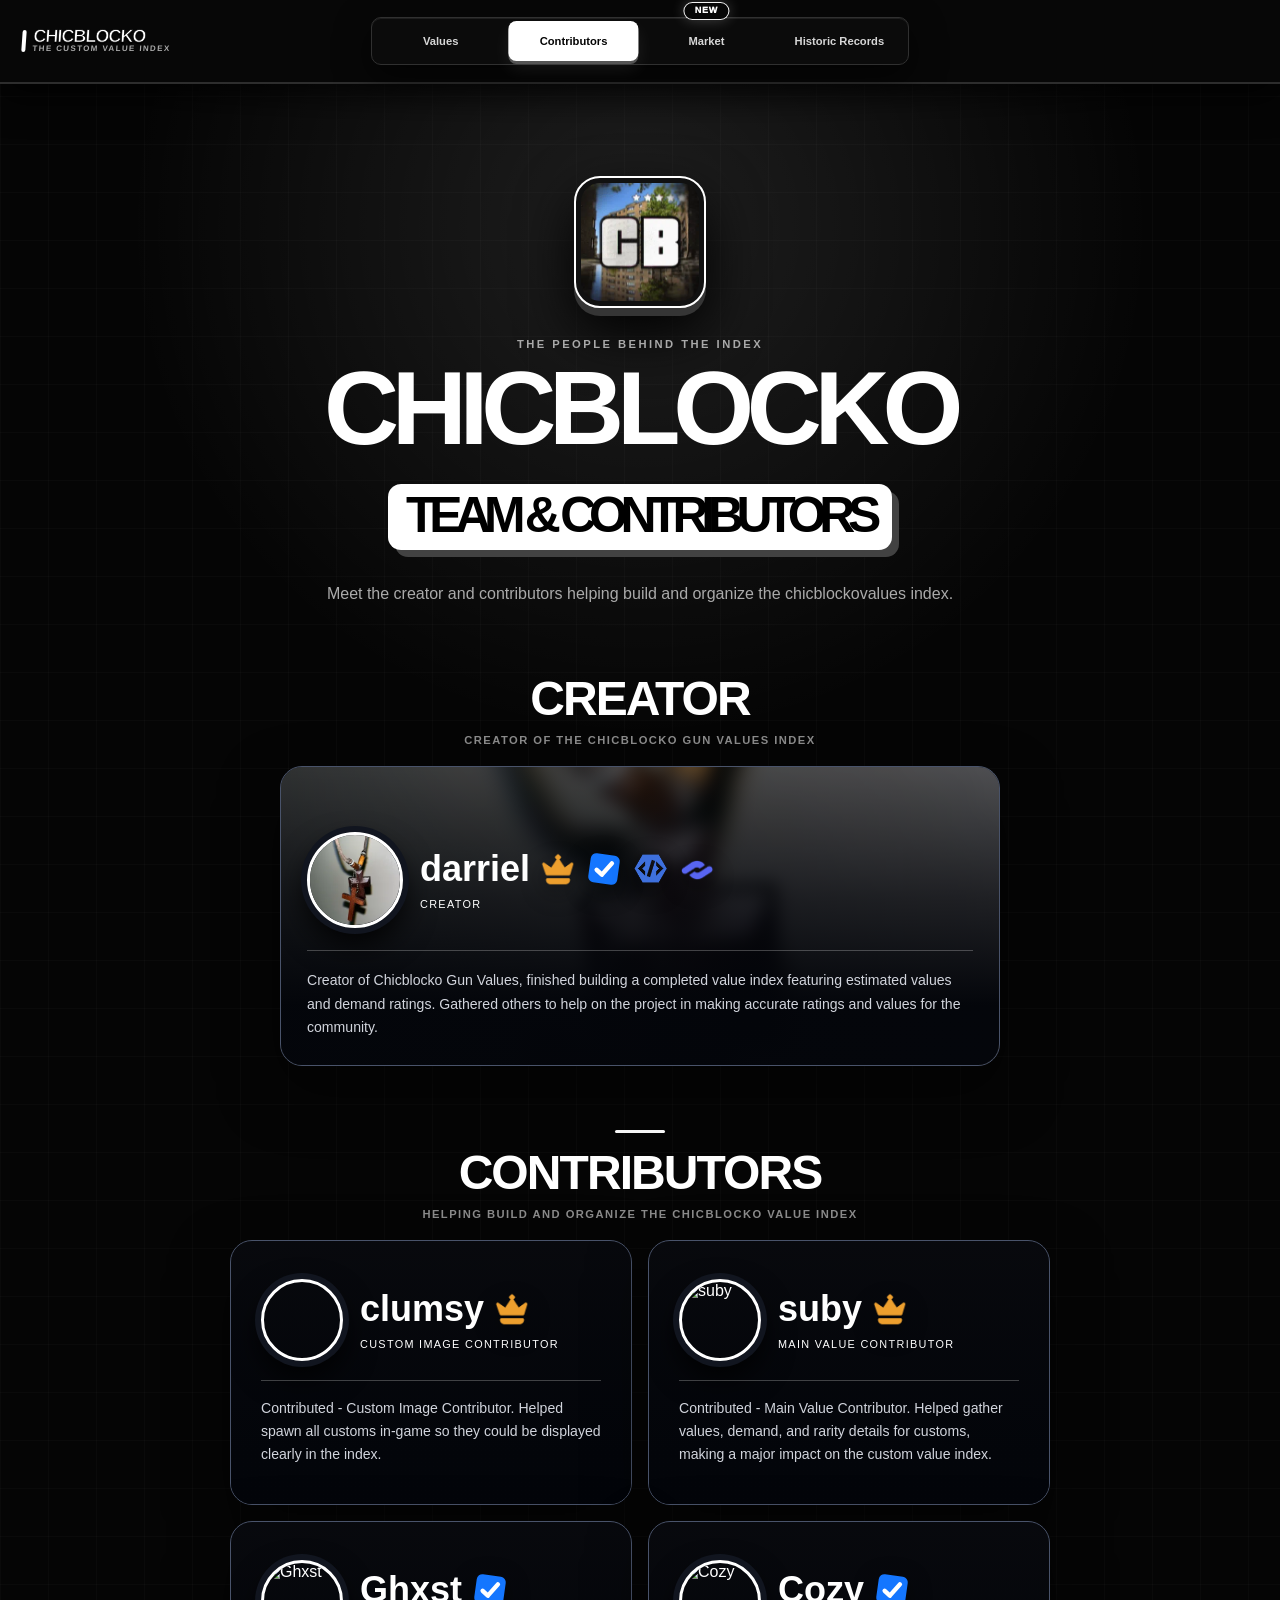
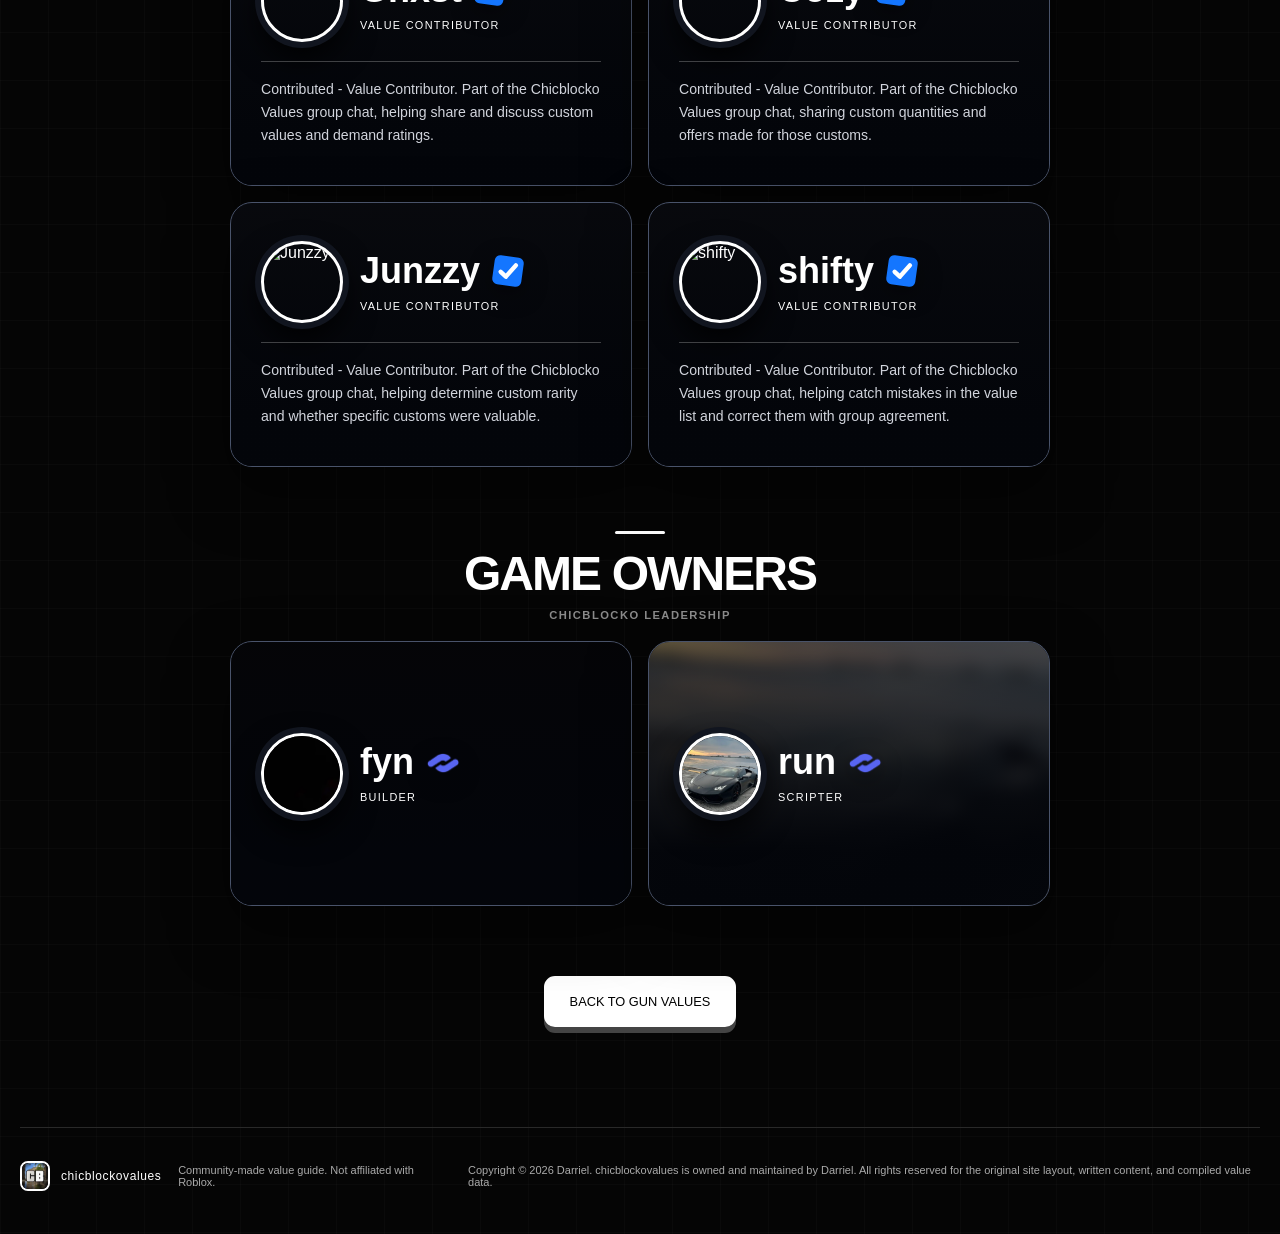
==== commit 81fe2204: "Add new market nav badge" ====
--- a/contributors/index.html
+++ b/contributors/index.html
@@ -22,7 +22,7 @@
   <meta name="twitter:card" content="summary">
   <link rel="stylesheet" href="styles.css?v=20260618-3">
   <link rel="stylesheet" href="contributors.css?v=20260624-1">
-  <link rel="stylesheet" href="navigation.css?v=20260618-3">
+  <link rel="stylesheet" href="navigation.css?v=20260822-1">
 </head>
 <body class="team-page">
   <a class="skip-link" href="#team">Skip to contributors</a>
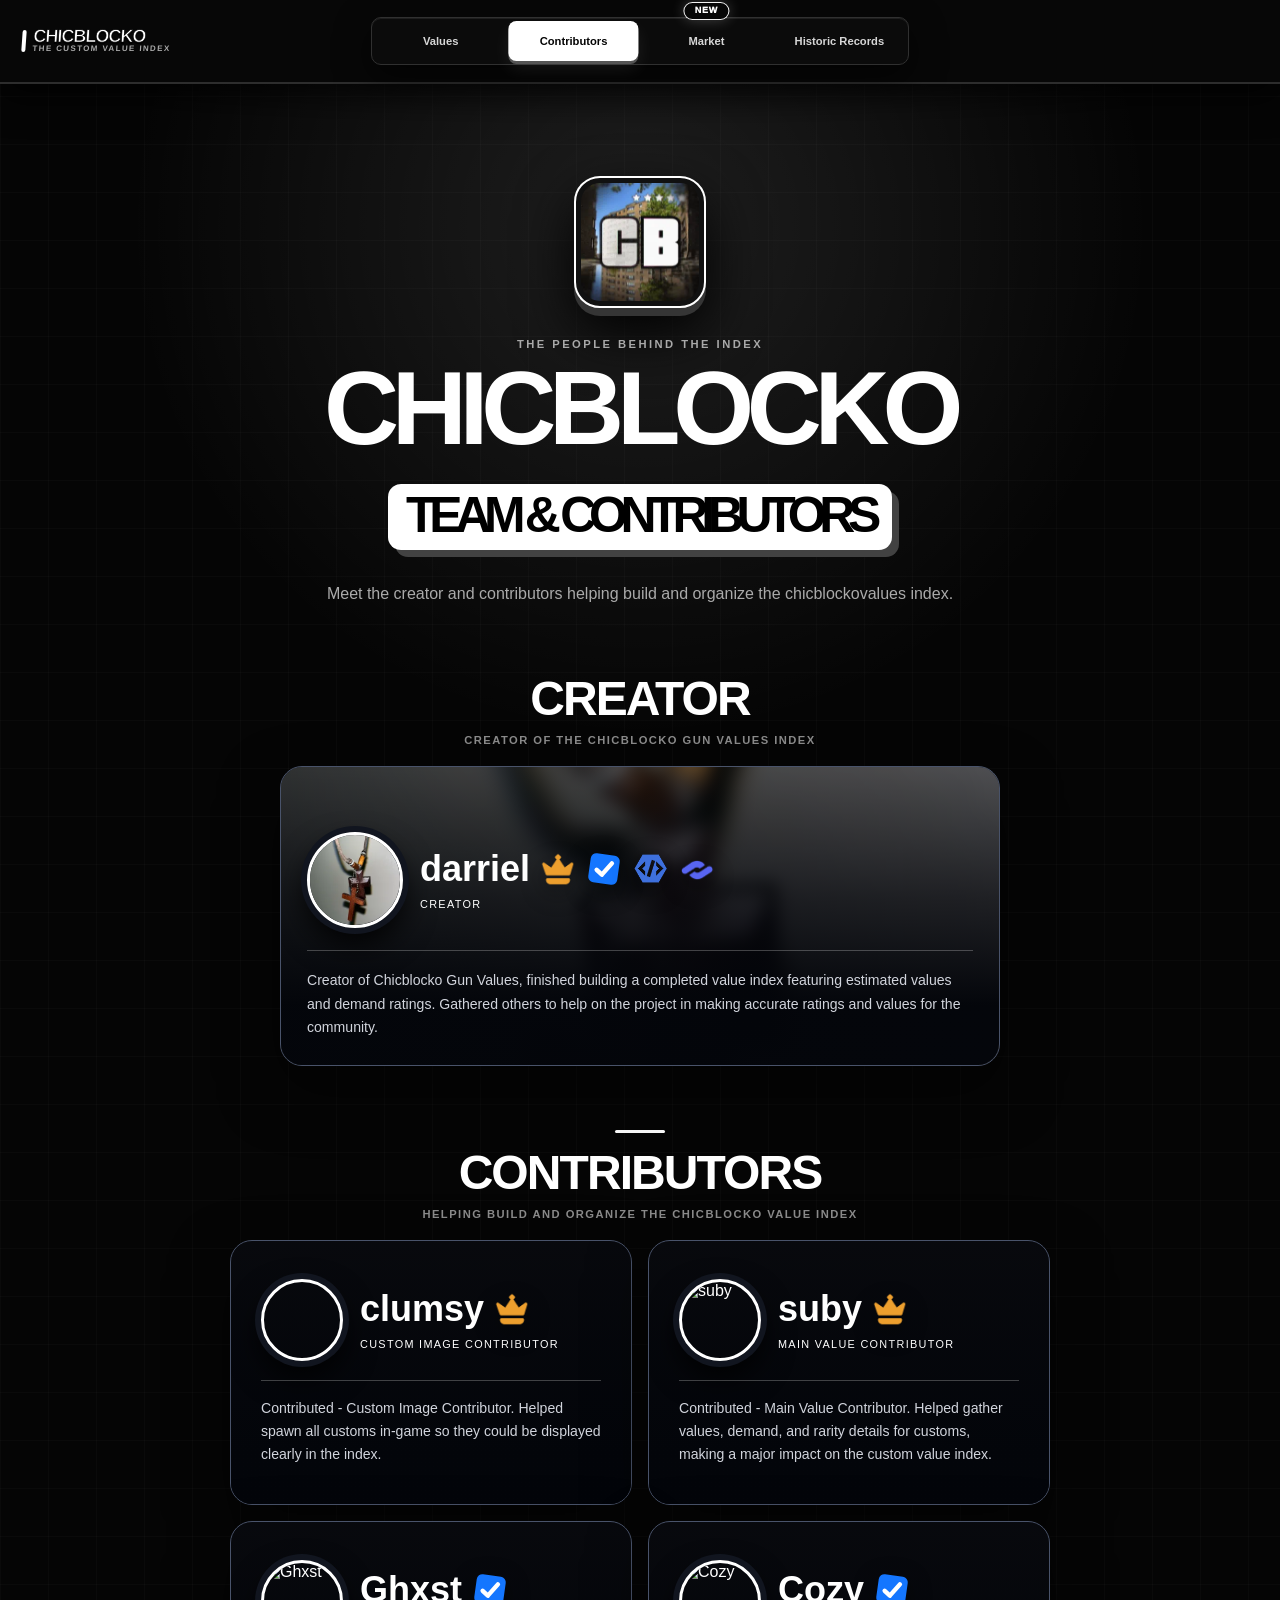
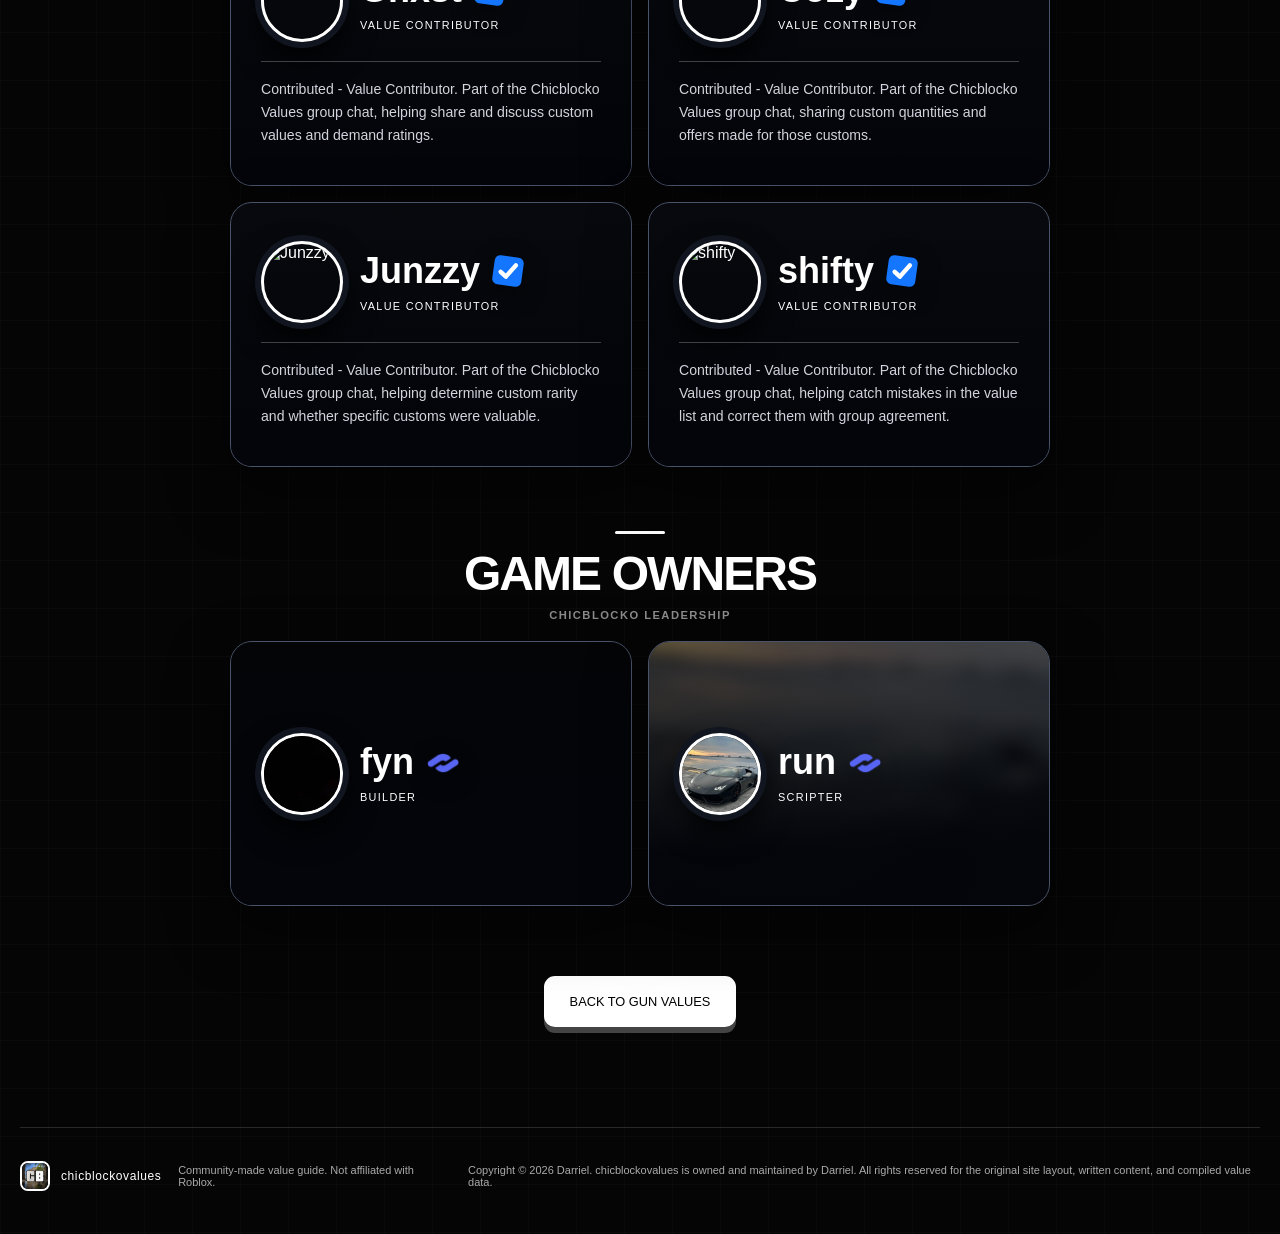
==== commit 4ec703bf: "Fix market navigation" ====
--- a/contributors/index.html
+++ b/contributors/index.html
@@ -170,7 +170,7 @@
   </footer>
   <script src="site-sections-data.js?v=20260702-1"></script>
   <script src="site-sections-render.js?v=20260702-1"></script>
-  <script src="navigation.js?v=20260618-1"></script>
+  <script src="navigation.js?v=20260822-2"></script>
 </body>
 </html>
 
